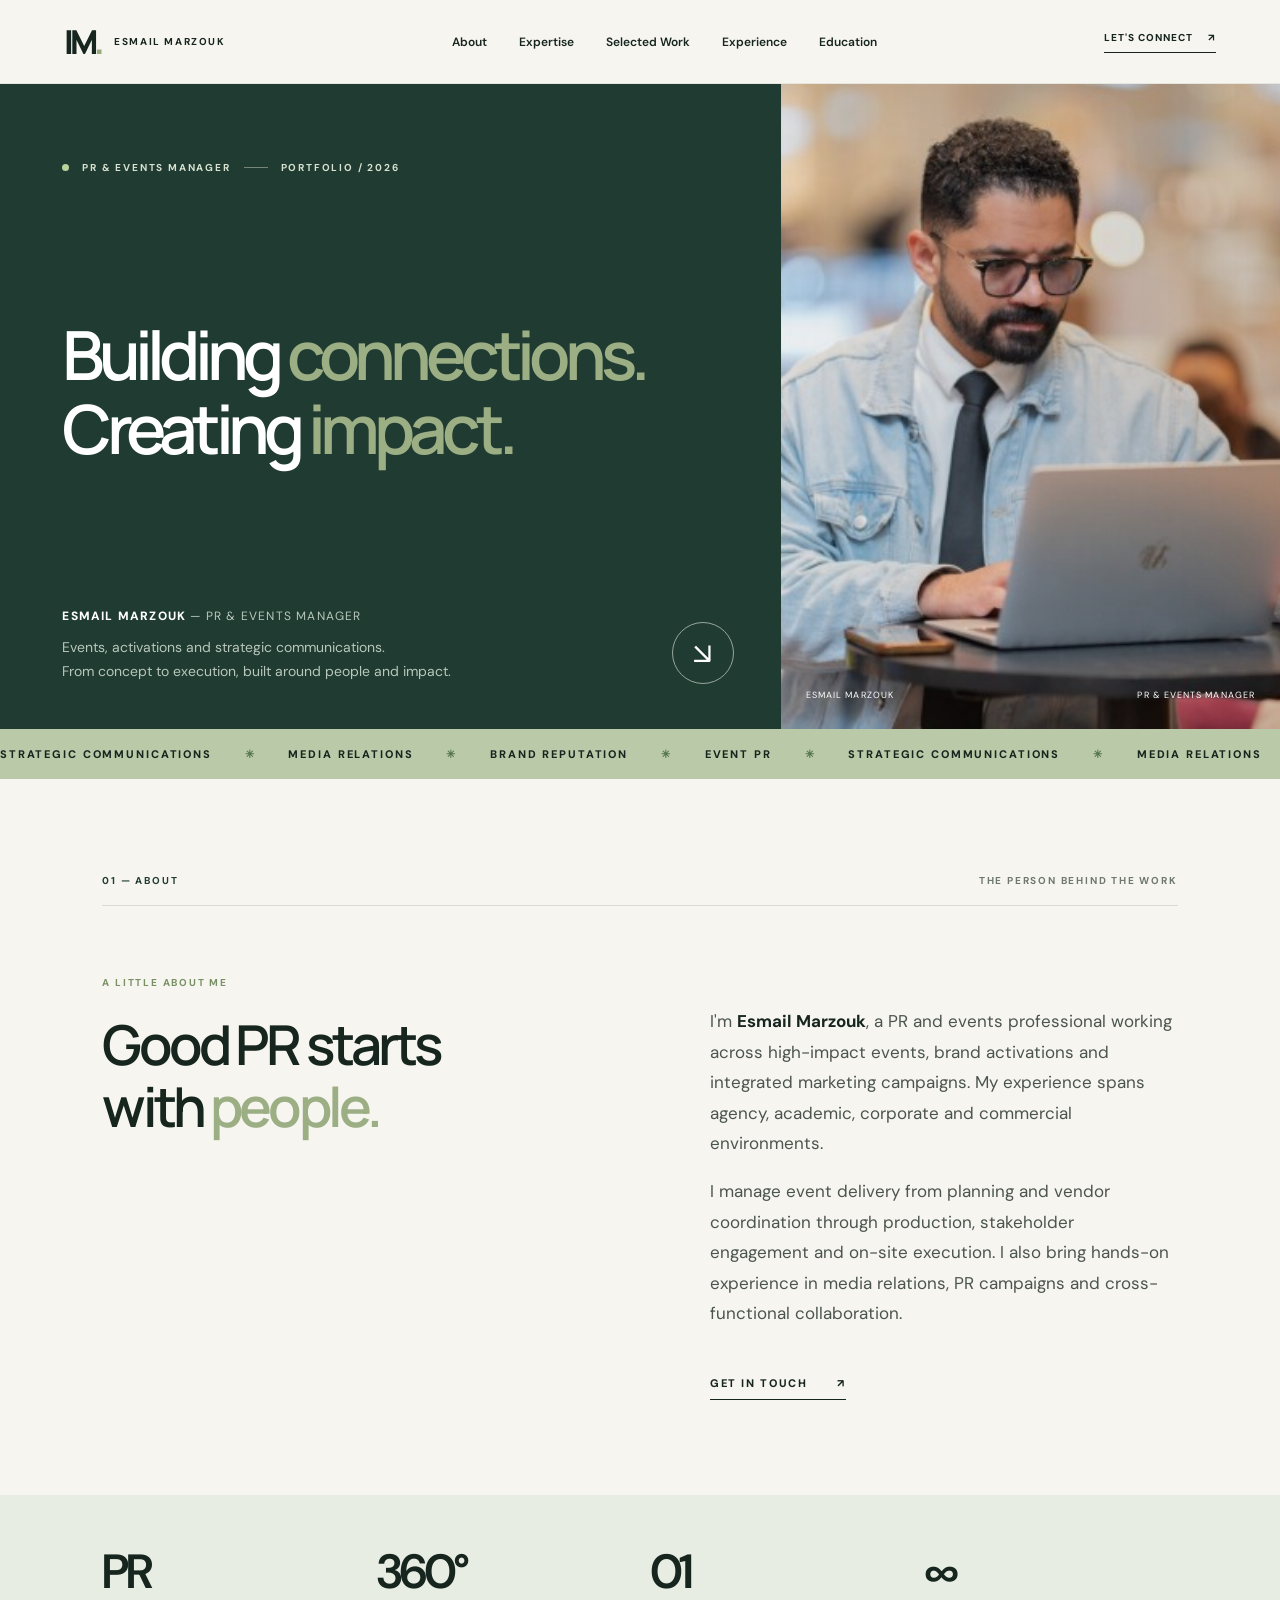
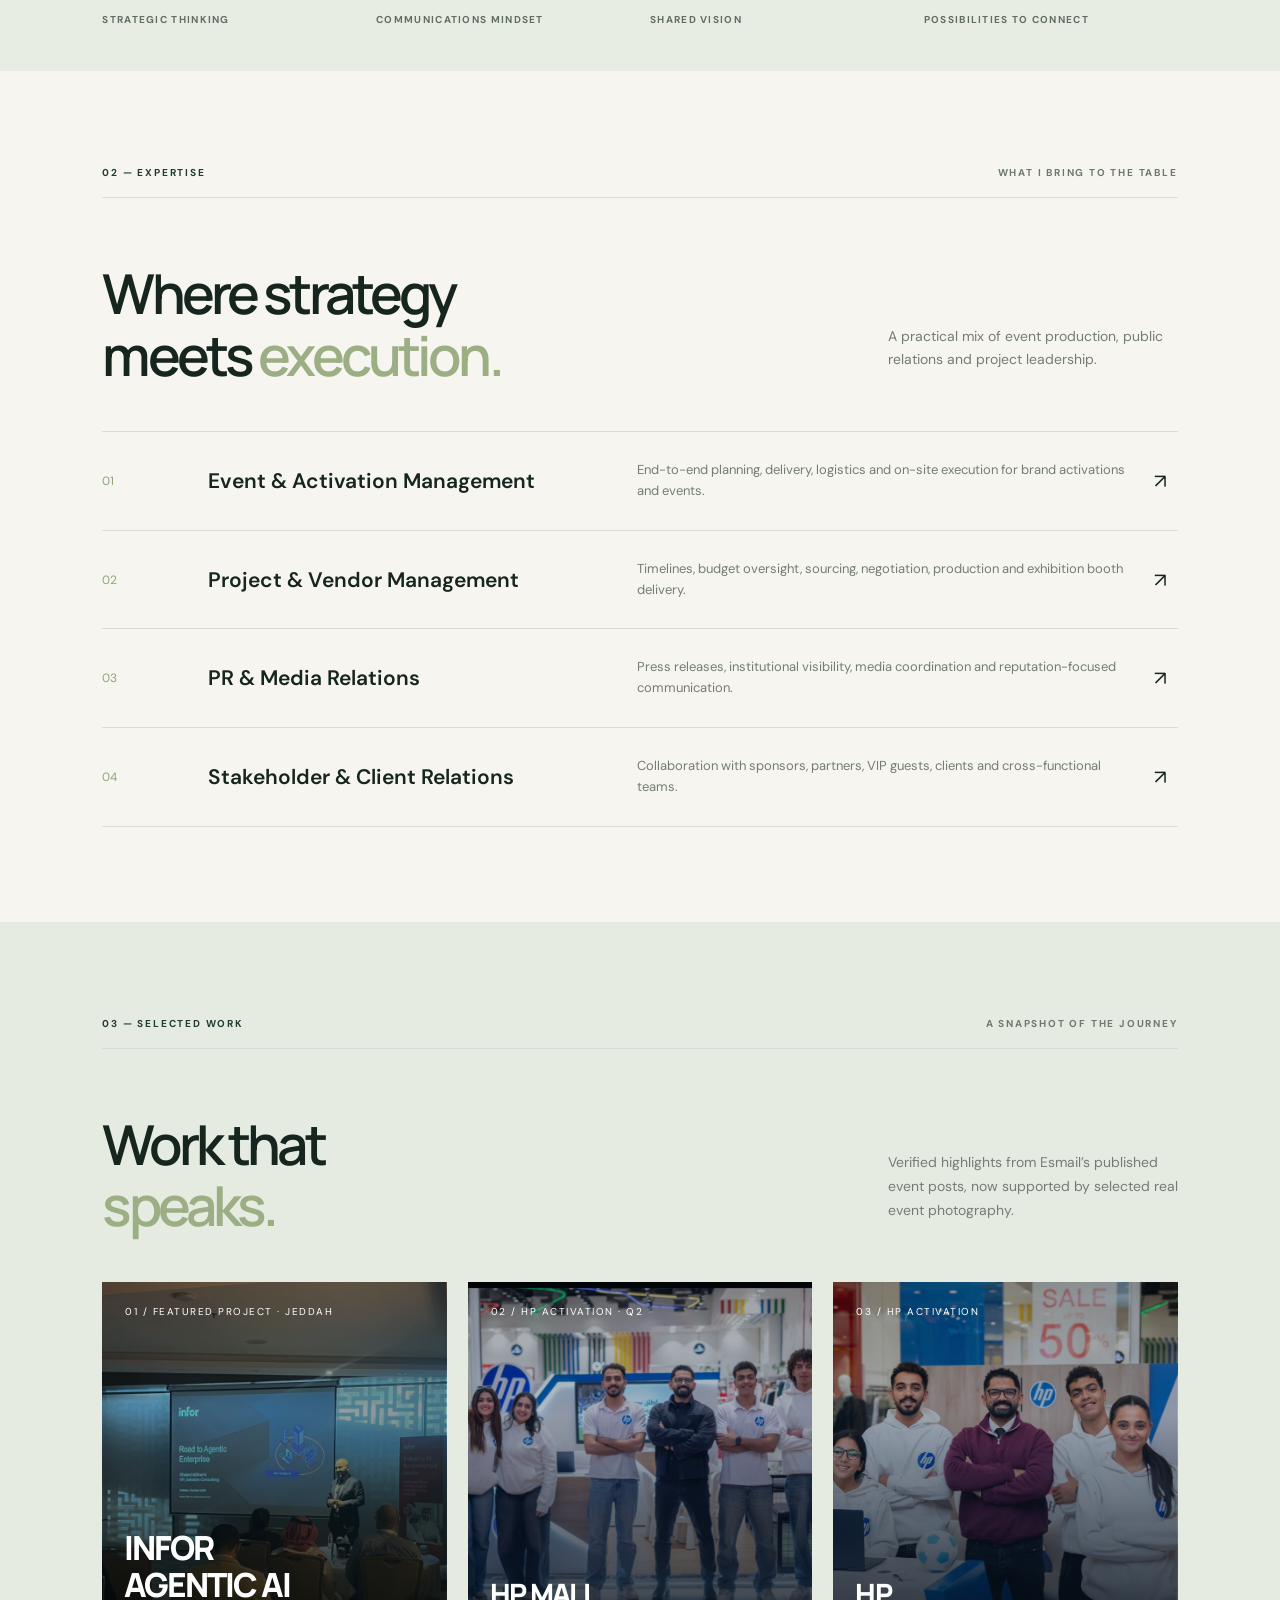
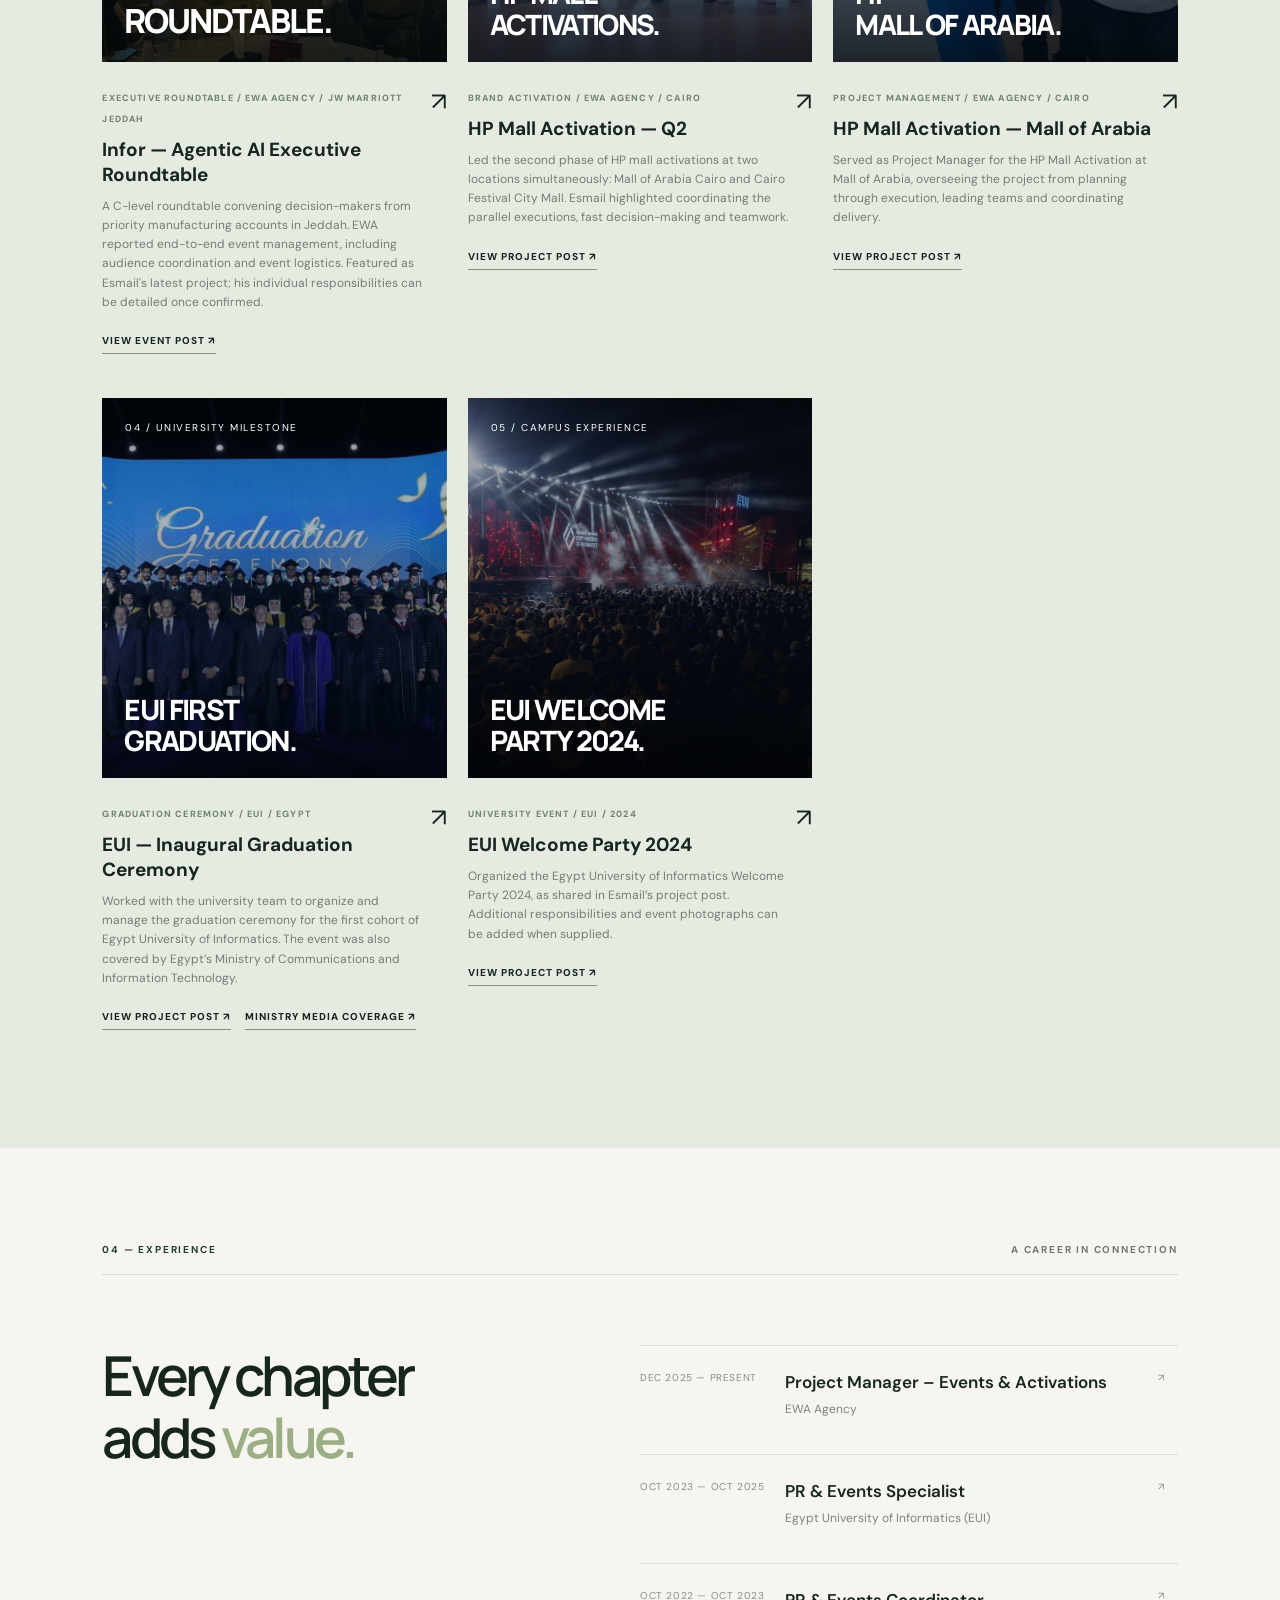
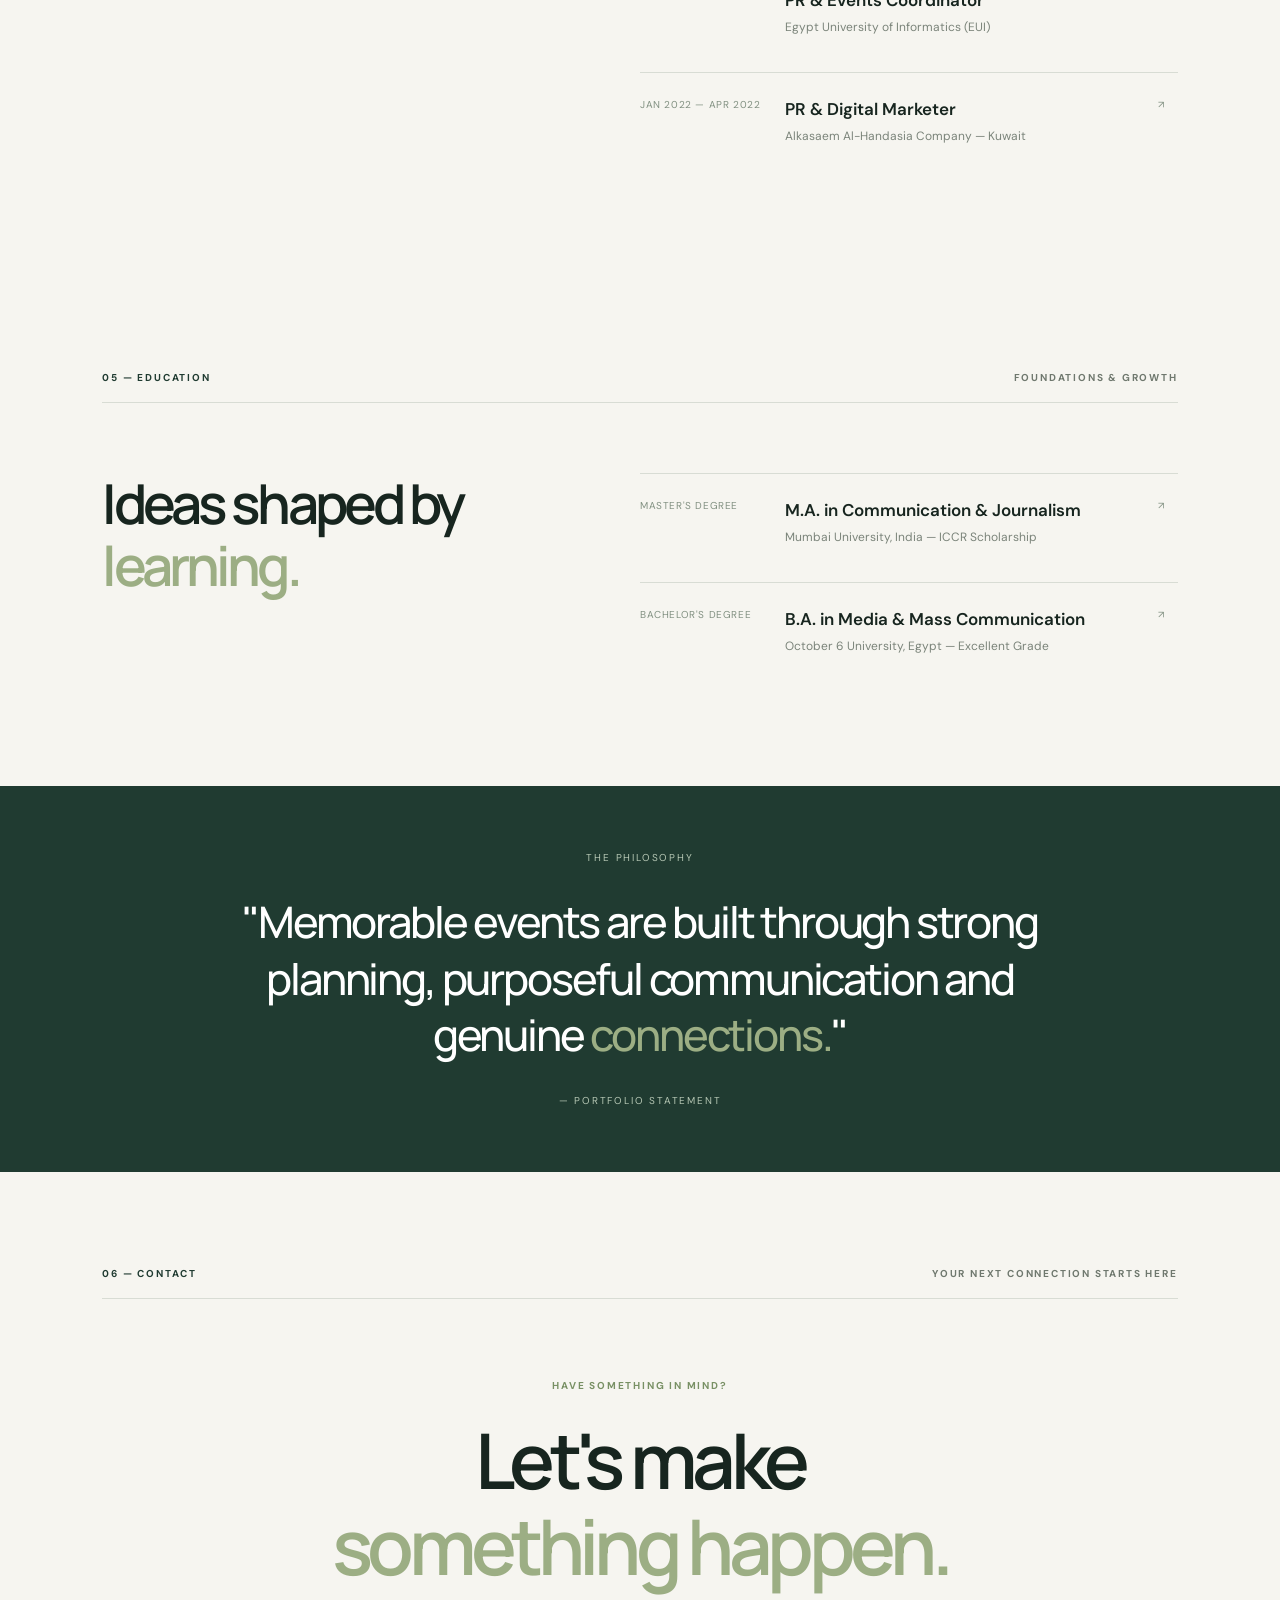
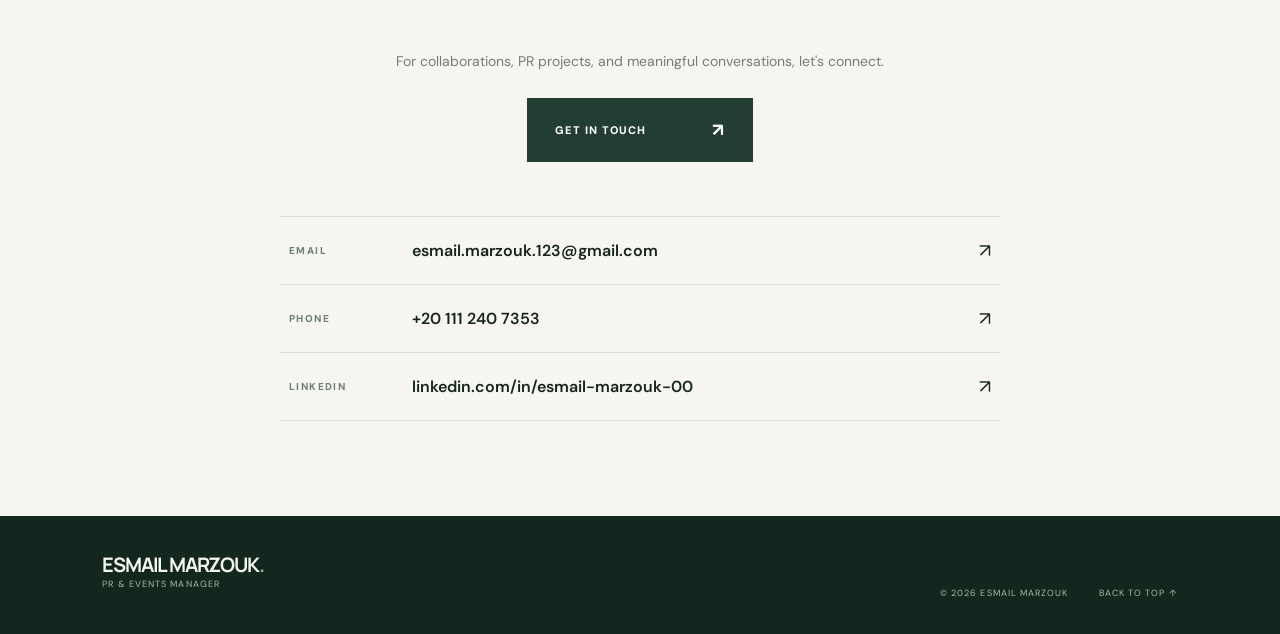
==== index.html @ ff472142 "Add files via upload" ====
<!DOCTYPE html>

<html lang="en">
<head>
<meta charset="utf-8"/>
<meta content="width=device-width, initial-scale=1.0" name="viewport"/>
<meta content="Esmail Marzouk | PR &amp; Events Manager — event activations, strategic communications and stakeholder relations portfolio." name="description"/>
<title>Esmail Marzouk — PR &amp; Events Manager</title>
<link href="https://fonts.googleapis.com" rel="preconnect"/>
<link crossorigin="" href="https://fonts.gstatic.com" rel="preconnect"/>
<link href="https://fonts.googleapis.com/css2?family=DM+Sans:wght@400;500;600;700&amp;family=Manrope:wght@400;500;600;700;800&amp;display=swap" rel="stylesheet"/>
<link href="styles.css" rel="stylesheet"/>
<meta content="Esmail Marzouk | PR &amp; Events Manager" property="og:title"/><meta content="PR, events and activations portfolio — featuring the Infor Agentic AI Executive Roundtable at JW Marriott Jeddah." property="og:description"/></head>
<body>
<header class="site-header" id="top">
<a aria-label="Esmail Marzouk home" class="brand" href="#top"><span class="brand-mark">IM<span class="brand-dot">.</span></span><span class="brand-caption">ESMAIL MARZOUK</span></a>
<nav aria-label="Main navigation" class="nav" id="nav">
<a href="#about">About</a><a href="#expertise">Expertise</a><a href="#work">Selected Work</a><a href="#experience">Experience</a><a href="#education">Education</a>
</nav>
<a class="header-contact" href="#contact">LET'S CONNECT <span aria-hidden="true">↗</span></a>
<button aria-expanded="false" aria-label="Open menu" class="menu-toggle" id="menu-toggle">☰</button>
</header>
<main>
<section aria-labelledby="hero-title" class="hero">
<div class="hero-main">
<div class="eyebrow"><span class="status-dot"></span> PR &amp; EVENTS MANAGER <span class="eyebrow-line"></span> PORTFOLIO / 2026</div>
<h1 id="hero-title">Building <em>connections.</em><br/>Creating <em>impact.</em></h1>
<div class="hero-bottom"><div><p class="hero-person">ESMAIL MARZOUK <span>— PR &amp; EVENTS MANAGER</span></p><p class="hero-sub">Events, activations and strategic communications.<br/>From concept to execution, built around people and impact.</p></div><a aria-label="Explore selected work" class="circle-arrow" href="#work">↘</a></div>
</div>
<div aria-label="Portrait of Esmail Marzouk working at a laptop" class="hero-photo" role="img" style="background-image:linear-gradient(90deg,rgba(25,39,31,.05),rgba(0,0,0,.2)),url('assets/esmail-portrait.jpg');background-position:center 35%;"><div class="hero-photo-overlay"><span>ESMAIL MARZOUK</span><span>PR &amp; EVENTS MANAGER</span></div></div>
</section>
<div aria-label="Public relations, communications, events, brand reputation" class="marquee"><div>STRATEGIC COMMUNICATIONS <span>✳</span> MEDIA RELATIONS <span>✳</span> BRAND REPUTATION <span>✳</span> EVENT PR <span>✳</span> STRATEGIC COMMUNICATIONS <span>✳</span> MEDIA RELATIONS <span>✳</span> BRAND REPUTATION <span>✳</span> EVENT PR <span>✳</span></div></div>
<section class="about section-shell" id="about"><div class="section-meta"><span class="section-index">01 — ABOUT</span><span>THE PERSON BEHIND THE WORK</span></div><div class="about-grid"><div><p class="overline">A LITTLE ABOUT ME</p><h2>Good PR starts<br/>with <em>people.</em></h2></div><div class="about-text"><p>I'm <strong>Esmail Marzouk</strong>, a PR and events professional working across high-impact events, brand activations and integrated marketing campaigns. My experience spans agency, academic, corporate and commercial environments.</p><p>I manage event delivery from planning and vendor coordination through production, stakeholder engagement and on-site execution. I also bring hands-on experience in media relations, PR campaigns and cross-functional collaboration.</p><a class="text-link" href="#contact">GET IN TOUCH <span>↗</span></a></div></div></section>
<section aria-label="Portfolio highlights" class="stats section-shell"><div><strong>PR</strong><span>STRATEGIC THINKING</span></div><div><strong>360°</strong><span>COMMUNICATIONS MINDSET</span></div><div><strong>01</strong><span>SHARED VISION</span></div><div><strong>∞</strong><span>POSSIBILITIES TO CONNECT</span></div></section>
<section class="expertise section-shell" id="expertise"><div class="section-meta"><span class="section-index">02 — EXPERTISE</span><span>WHAT I BRING TO THE TABLE</span></div><div class="section-heading"><h2>Where strategy<br/>meets <em>execution.</em></h2><p>A practical mix of event production, public relations and project leadership.</p></div><div class="expertise-list"><div class="expertise-item"><span>01</span><h3>Event &amp; Activation Management</h3><p>End-to-end planning, delivery, logistics and on-site execution for brand activations and events.</p><span class="expertise-icon">↗</span></div><div class="expertise-item"><span>02</span><h3>Project &amp; Vendor Management</h3><p>Timelines, budget oversight, sourcing, negotiation, production and exhibition booth delivery.</p><span class="expertise-icon">↗</span></div><div class="expertise-item"><span>03</span><h3>PR &amp; Media Relations</h3><p>Press releases, institutional visibility, media coordination and reputation-focused communication.</p><span class="expertise-icon">↗</span></div><div class="expertise-item"><span>04</span><h3>Stakeholder &amp; Client Relations</h3><p>Collaboration with sponsors, partners, VIP guests, clients and cross-functional teams.</p><span class="expertise-icon">↗</span></div></div></section>
<section class="work" id="work"><div class="section-shell"><div class="section-meta"><span class="section-index">03 — SELECTED WORK</span><span>A SNAPSHOT OF THE JOURNEY</span></div><div class="section-heading"><h2>Work that<br/><em>speaks.</em></h2><p>Verified highlights from Esmail’s published event posts, now supported by selected real event photography.</p></div><div class="projects-grid"><article class="project-card featured-project"><div class="project-image project-jeddah"><span class="project-id">01 / FEATURED PROJECT · JEDDAH</span><span class="project-visual-title">INFOR<br/>AGENTIC AI<br/>ROUNDTABLE.</span></div><div class="project-caption"><div><span>EXECUTIVE ROUNDTABLE / EWA AGENCY / JW MARRIOTT JEDDAH</span><h3>Infor — Agentic AI Executive Roundtable</h3><p>A C-level roundtable convening decision-makers from priority manufacturing accounts in Jeddah. EWA reported end-to-end event management, including audience coordination and event logistics. Featured as Esmail's latest project; his individual responsibilities can be detailed once confirmed.</p><a class="project-source" href="https://lnkd.in/p/eqdVytaD" rel="noopener noreferrer" target="_blank">VIEW EVENT POST ↗</a></div><span class="project-arrow">↗</span></div></article><article class="project-card"><div class="project-image project-one"><span class="project-id">02 / HP ACTIVATION · Q2</span><span class="project-visual-title">HP MALL<br/>ACTIVATIONS.</span></div><div class="project-caption"><div><span>BRAND ACTIVATION / EWA AGENCY / CAIRO</span><h3>HP Mall Activation — Q2</h3><p>Led the second phase of HP mall activations at two locations simultaneously: Mall of Arabia Cairo and Cairo Festival City Mall. Esmail highlighted coordinating the parallel executions, fast decision-making and teamwork.</p><a class="project-source" href="https://www.linkedin.com/feed/update/urn:li:activity:7460252756155674625/" rel="noopener noreferrer" target="_blank">VIEW PROJECT POST ↗</a></div><span class="project-arrow">↗</span></div></article><article class="project-card"><div class="project-image project-two"><span class="project-id">03 / HP ACTIVATION</span><span class="project-visual-title">HP<br/>MALL OF ARABIA.</span></div><div class="project-caption"><div><span>PROJECT MANAGEMENT / EWA AGENCY / CAIRO</span><h3>HP Mall Activation — Mall of Arabia</h3><p>Served as Project Manager for the HP Mall Activation at Mall of Arabia, overseeing the project from planning through execution, leading teams and coordinating delivery.</p><a class="project-source" href="https://lnkd.in/p/e_gViRgz" rel="noopener noreferrer" target="_blank">VIEW PROJECT POST ↗</a></div><span class="project-arrow">↗</span></div></article><article class="project-card"><div class="project-image project-three"><span class="project-id">04 / UNIVERSITY MILESTONE</span><span class="project-visual-title">EUI FIRST<br/>GRADUATION.</span></div><div class="project-caption"><div><span>GRADUATION CEREMONY / EUI / EGYPT</span><h3>EUI — Inaugural Graduation Ceremony</h3><p>Worked with the university team to organize and manage the graduation ceremony for the first cohort of Egypt University of Informatics. The event was also covered by Egypt’s Ministry of Communications and Information Technology.</p><a class="project-source" href="https://lnkd.in/p/eidnf8an" rel="noopener noreferrer" target="_blank">VIEW PROJECT POST ↗</a><a class="project-source project-media-link" href="https://lnkd.in/p/enkuUvHe" rel="noopener noreferrer" target="_blank">MINISTRY MEDIA COVERAGE ↗</a></div><span class="project-arrow">↗</span></div></article><article class="project-card"><div class="project-image project-welcome"><span class="project-id">05 / CAMPUS EXPERIENCE</span><span class="project-visual-title">EUI WELCOME<br/>PARTY 2024.</span></div><div class="project-caption"><div><span>UNIVERSITY EVENT / EUI / 2024</span><h3>EUI Welcome Party 2024</h3><p>Organized the Egypt University of Informatics Welcome Party 2024, as shared in Esmail’s project post. Additional responsibilities and event photographs can be added when supplied.</p><a class="project-source" href="https://lnkd.in/p/eXyKPS_t" rel="noopener noreferrer" target="_blank">VIEW PROJECT POST ↗</a></div><span class="project-arrow">↗</span></div></article></div></div></section>
<section class="experience section-shell" id="experience"><div class="section-meta"><span class="section-index">04 — EXPERIENCE</span><span>A CAREER IN CONNECTION</span></div><div class="experience-grid"><h2>Every chapter<br/>adds <em>value.</em></h2><div class="timeline"><div class="timeline-row"><span>DEC 2025 — PRESENT</span><div><h3>Project Manager – Events &amp; Activations</h3><p>EWA Agency</p></div><span>↗</span></div><div class="timeline-row"><span>OCT 2023 — OCT 2025</span><div><h3>PR &amp; Events Specialist</h3><p>Egypt University of Informatics (EUI)</p></div><span>↗</span></div><div class="timeline-row"><span>OCT 2022 — OCT 2023</span><div><h3>PR &amp; Events Coordinator</h3><p>Egypt University of Informatics (EUI)</p></div><span>↗</span></div><div class="timeline-row"><span>JAN 2022 — APR 2022</span><div><h3>PR &amp; Digital Marketer</h3><p>Alkasaem Al-Handasia Company — Kuwait</p></div><span>↗</span></div></div></div></section><section class="experience section-shell" id="education"><div class="section-meta"><span class="section-index">05 — EDUCATION</span><span>FOUNDATIONS &amp; GROWTH</span></div><div class="experience-grid"><h2>Ideas shaped by<br/><em>learning.</em></h2><div class="timeline"><div class="timeline-row"><span>MASTER'S DEGREE</span><div><h3>M.A. in Communication &amp; Journalism</h3><p>Mumbai University, India — ICCR Scholarship</p></div><span>↗</span></div><div class="timeline-row"><span>BACHELOR'S DEGREE</span><div><h3>B.A. in Media &amp; Mass Communication</h3><p>October 6 University, Egypt — Excellent Grade</p></div><span>↗</span></div></div></div></section>
<section class="quote-banner"><span>THE PHILOSOPHY</span><blockquote>"Memorable events are built through strong planning, purposeful communication and genuine <em>connections.</em>"</blockquote><span>— PORTFOLIO STATEMENT</span></section>
<section class="contact section-shell" id="contact"><div class="section-meta"><span class="section-index">06 — CONTACT</span><span>YOUR NEXT CONNECTION STARTS HERE</span></div><p class="overline">HAVE SOMETHING IN MIND?</p><h2>Let's make<br/><em>something happen.</em></h2><p class="contact-note">For collaborations, PR projects, and meaningful conversations, let's connect.</p><a aria-label="Email Esmail Marzouk" class="contact-cta" href="mailto:esmail.marzouk.123@gmail.com">GET IN TOUCH <span>↗</span></a><div aria-label="Contact information" class="contact-details">
<a class="contact-detail" href="mailto:esmail.marzouk.123@gmail.com"><span class="contact-detail-label">EMAIL</span><span class="contact-detail-value">esmail.marzouk.123@gmail.com</span><span aria-hidden="true" class="contact-detail-arrow">↗</span></a>
<a class="contact-detail" href="tel:+201112407353"><span class="contact-detail-label">PHONE</span><span class="contact-detail-value">+20 111 240 7353</span><span aria-hidden="true" class="contact-detail-arrow">↗</span></a>
<a class="contact-detail" href="https://www.linkedin.com/in/esmail-marzouk-00/" rel="noopener noreferrer" target="_blank"><span class="contact-detail-label">LINKEDIN</span><span class="contact-detail-value">linkedin.com/in/esmail-marzouk-00</span><span aria-hidden="true" class="contact-detail-arrow">↗</span></a>
</div></section>
</main>
<footer><div><strong>ESMAIL MARZOUK<span>.</span></strong><p>PR &amp; EVENTS MANAGER</p></div><div><span>© <span id="year">2026</span> ESMAIL MARZOUK</span><a href="#top">BACK TO TOP ↑</a></div></footer>
<script src="script.js"></script>
</body></html>
---- styles.css ----
:root{--ink:#17251f;--muted:#69716a;--paper:#f6f5f0;--forest:#203b31;--accent:#b7c89a;--line:#d8dcd4}*{box-sizing:border-box}html{scroll-behavior:smooth}body{margin:0;background:var(--paper);color:var(--ink);font-family:'DM Sans',Arial,sans-serif}h1,h2,h3,p{margin-top:0}a{color:inherit;text-decoration:none}button{font:inherit}em{font-style:normal;color:#9cae84} .site-header{height:84px;display:flex;align-items:center;justify-content:space-between;padding:0 5%;border-bottom:1px solid #e5e7de;background:var(--paper);position:relative;z-index:5}.brand{display:flex;align-items:center;gap:13px}.brand-mark{font-family:Manrope,sans-serif;font-weight:800;letter-spacing:-.12em;font-size:33px}.brand-dot,footer strong span{color:#98ac7c}.brand-caption{font-size:10px;font-weight:700;letter-spacing:.16em}.nav{display:flex;gap:32px}.nav a{font-size:12px;font-weight:600}.nav a:hover,.text-link:hover{color:#829d64}.header-contact{font-size:10px;font-weight:800;letter-spacing:.1em;border-bottom:1px solid var(--ink);padding-bottom:8px}.header-contact span{margin-left:12px}.menu-toggle{display:none;background:none;border:0;font-size:24px}.hero{min-height:645px;display:grid;grid-template-columns:61% 39%;background:var(--forest);color:#fff}.hero-main{padding:77px 6% 45px 8%;display:flex;flex-direction:column;justify-content:space-between}.eyebrow,.section-meta,.overline{font-size:10px;letter-spacing:.18em;font-weight:700}.eyebrow{display:flex;align-items:center;gap:13px;color:#d8e2d0}.status-dot{width:7px;height:7px;background:#bad39b;border-radius:50%}.eyebrow-line{width:24px;height:1px;background:#738677}.hero h1{font-family:Manrope,sans-serif;font-size:clamp(48px,5.3vw,85px);letter-spacing:-.085em;line-height:1.1;font-weight:600;margin:55px 0}.hero-bottom{display:flex;justify-content:space-between;gap:30px;align-items:end}.hero-person{font-size:12px;font-weight:800;letter-spacing:.1em}.hero-person span{font-weight:400;color:#b8c7bc}.hero-sub{font-size:14px;color:#b8c7bc;line-height:1.7;margin:0}.circle-arrow{width:62px;height:62px;flex:none;border:1px solid #97a79c;border-radius:100%;display:grid;place-items:center;font-size:30px}.hero-photo{position:relative;background:linear-gradient(90deg,rgba(25,39,31,.08),rgba(0,0,0,.3)),url('https://images.unsplash.com/photo-1492684223066-81342ee5ff30?w=1400&q=85&auto=format&fit=crop') center/cover}.hero-photo-overlay{position:absolute;bottom:28px;left:25px;right:25px;display:flex;justify-content:space-between;gap:10px;color:white;font-size:9px;letter-spacing:.12em}.marquee{background:#bacaa8;overflow:hidden;white-space:nowrap;padding:18px 0}.marquee div{font-size:11px;font-weight:800;letter-spacing:.17em;width:max-content;animation:slide 34s linear infinite}.marquee span{padding:0 28px;color:#53734b}@keyframes slide{to{transform:translateX(-50%)}}.section-shell{padding:95px 8%}.section-meta{display:flex;justify-content:space-between;padding-bottom:18px;border-bottom:1px solid var(--line);color:#6f786e}.section-index{color:#203b31}.about-grid{display:grid;grid-template-columns:1fr 1fr;gap:13%;padding-top:70px}.overline{color:#789064;margin-bottom:25px}h2{font-family:Manrope,sans-serif;letter-spacing:-.07em;line-height:1.12;font-size:clamp(41px,4.3vw,67px);font-weight:600}.about-text{padding-top:30px}.about-text p{font-size:17px;line-height:1.8;color:#4b554d}.about-text strong{color:var(--ink)}.placeholder-disclosure{font-size:11px!important;line-height:1.5!important;color:#8b918b!important;font-style:italic}.text-link{display:inline-block;font-size:11px;font-weight:800;letter-spacing:.15em;border-bottom:1px solid;padding:18px 0 9px;margin-top:12px}.text-link span{margin-left:25px}.stats{display:grid;grid-template-columns:repeat(4,1fr);padding-top:45px;padding-bottom:45px;background:#e8ede3;gap:20px}.stats div{display:flex;flex-direction:column;gap:10px}.stats strong{font-size:48px;letter-spacing:-.08em;font-weight:600}.stats span{font-size:10px;letter-spacing:.13em;color:#626d62;font-weight:700}.section-heading{display:flex;justify-content:space-between;align-items:end;gap:30px;padding:65px 0 45px}.section-heading h2{margin:0}.section-heading p{max-width:290px;line-height:1.7;color:#747d74;font-size:14px}.expertise-item{display:grid;grid-template-columns:8% 38% 1fr 24px;gap:20px;border-top:1px solid var(--line);padding:28px 0;align-items:center}.expertise-item:last-child{border-bottom:1px solid var(--line)}.expertise-item>span:first-child{color:#8da47a;font-size:12px}.expertise-item h3{font-size:21px;font-weight:600;margin:0}.expertise-item p{font-size:13px;line-height:1.6;color:#747d74;margin:0}.expertise-icon{font-size:20px}.work{background:#e6ebe2}.projects-grid{display:grid;grid-template-columns:repeat(3,1fr);gap:21px}.project-card{min-width:0}.project-image{height:380px;position:relative;display:flex;align-items:flex-end;padding:22px;color:white;overflow:hidden;background-size:cover;background-position:center}.project-image:before{content:'';position:absolute;inset:0;background:linear-gradient(180deg,rgba(0,0,0,.28),transparent 35%,rgba(0,0,0,.65))}.project-one{background-image:linear-gradient(180deg,rgba(7,33,64,.15),rgba(7,33,64,.58)),url('assets/hp-activation-q2.jpg');background-position:center 30%}.project-two{background-image:linear-gradient(180deg,rgba(7,33,64,.18),rgba(7,33,64,.62)),url('assets/hp-activation.jpg');background-position:center 35%}.project-three{background-image:linear-gradient(180deg,rgba(4,24,55,.18),rgba(4,24,55,.62)),url('assets/eui-graduation.jpg');background-position:center center}.project-id{position:absolute;top:23px;left:23px;font-size:10px;letter-spacing:.15em}.project-visual-title{position:relative;font-size:28px;letter-spacing:-.06em;line-height:1.1;font-family:Manrope,sans-serif;font-weight:800}.project-caption{display:flex;gap:8px;justify-content:space-between;padding:23px 0}.project-caption span:first-child{font-size:9px;letter-spacing:.13em;color:#718470;font-weight:800}.project-caption h3{font-size:19px;margin:10px 0}.project-caption p{color:#747d74;font-size:12px;line-height:1.6}.project-arrow{font-size:25px}.experience-grid{display:grid;grid-template-columns:40% 1fr;gap:10%;padding-top:70px}.timeline-row{display:grid;grid-template-columns:130px 1fr 20px;border-top:1px solid var(--line);padding:25px 0;gap:15px}.timeline-row>span{font-size:10px;color:#819081;letter-spacing:.06em}.timeline-row h3{font-size:17px;font-weight:600;margin:0 0 8px}.timeline-row p{font-size:12px;color:#7b847a}.quote-banner{background:#203b31;color:white;min-height:370px;display:flex;flex-direction:column;justify-content:space-between;padding:65px 8%;align-items:center;text-align:center}.quote-banner>span{font-size:10px;letter-spacing:.18em;color:#b6c7b4}.quote-banner blockquote{font-family:Manrope,sans-serif;font-size:clamp(25px,3.4vw,48px);font-weight:500;line-height:1.3;letter-spacing:-.05em;max-width:860px;margin:30px 0}.contact{text-align:center;min-height:540px}.contact .section-meta{text-align:left;margin-bottom:80px}.contact h2{font-size:clamp(48px,6vw,88px)}.contact-note{font-size:14px;color:#747d74;margin:28px 0}.contact-cta{background:#233d32;color:white;display:inline-flex;gap:65px;align-items:center;padding:20px 28px;font-size:11px;font-weight:800;letter-spacing:.1em;margin-bottom:18px}.contact-cta span{font-size:18px}footer{background:#14271e;color:#f4f6ef;display:flex;justify-content:space-between;align-items:end;padding:35px 8%}footer strong{font-family:Manrope,sans-serif;font-size:20px;letter-spacing:-.06em}footer p,footer>div:last-child{font-size:9px;color:#a7bbac;letter-spacing:.12em}footer>div:last-child{display:flex;gap:30px}@media(max-width:900px){.site-header{height:70px}.nav{display:none;position:absolute;left:0;right:0;top:70px;background:var(--paper);padding:26px 6%;flex-direction:column;box-shadow:0 15px 25px #0001}.nav.open{display:flex}.header-contact{display:none}.menu-toggle{display:block}.hero{grid-template-columns:1fr}.hero-main{min-height:560px;padding:65px 7% 45px}.hero-photo{min-height:370px}.hero h1{font-size:clamp(46px,9vw,76px)}.section-shell{padding:70px 6%}.about-grid,.experience-grid{grid-template-columns:1fr;gap:15px}.about-grid{padding-top:45px}.stats{grid-template-columns:repeat(2,1fr)}.projects-grid{grid-template-columns:1fr 1fr}.section-heading{align-items:start;flex-direction:column}.expertise-item{grid-template-columns:40px 1fr 24px}.expertise-item p{grid-column:2;grid-row:2}.expertise-icon{grid-column:3;grid-row:1}.experience-grid{padding-top:45px}}@media(max-width:600px){.brand-caption{font-size:9px}.hero-main{min-height:500px}.hero h1{font-size:clamp(43px,10vw,60px)}.hero-person span{display:block;margin-top:7px}.hero-bottom{align-items:end}.hero-sub{font-size:12px}.circle-arrow{width:48px;height:48px}.eyebrow{font-size:8px;gap:8px}.section-meta{font-size:8px}.section-meta>span:last-child{text-align:right}.stats strong{font-size:37px}.stats span{font-size:8px}.projects-grid{grid-template-columns:1fr}.project-image{height:400px}.expertise-item h3{font-size:17px}.expertise-item p{font-size:12px}.timeline-row{grid-template-columns:90px 1fr 15px}.timeline-row>span{font-size:8px}.timeline-row h3{font-size:14px}.quote-banner{min-height:310px;padding:45px 7%}.contact .section-meta{margin-bottom:60px}footer{align-items:start;gap:30px;flex-direction:column}footer>div:last-child{flex-wrap:wrap}}
@media(prefers-reduced-motion:reduce){html{scroll-behavior:auto}.marquee div{animation:none}}

/* Featured verified event — image kept intentionally abstract until authorized project photography is supplied. */
.project-jeddah{background-image:linear-gradient(145deg,rgba(15,30,35,.15),rgba(12,32,38,.74)),url('assets/infor-jeddah.jpg');background-position:center center}
.featured-project .project-visual-title{font-size:clamp(27px,2.6vw,39px)}
.project-source{display:inline-block;margin-top:10px;padding-bottom:6px;border-bottom:1px solid #7f967e;font-size:10px;font-weight:800;letter-spacing:.1em}
.project-source:hover{color:#355a42}
@media(min-width:901px){.hero-photo{min-height:645px}}

/* Clear, visible and clickable contact information */
.contact-details{display:grid;gap:0;max-width:720px;margin:36px auto 0;text-align:left;border-top:1px solid var(--line)}
.contact-detail{display:grid;grid-template-columns:105px minmax(0,1fr) 24px;gap:18px;align-items:center;padding:21px 9px;border-bottom:1px solid var(--line);text-decoration:none;color:inherit;transition:background-color .2s ease}
.contact-detail:hover,.contact-detail:focus-visible{background:#e9eee5}
.contact-detail-label{font-size:10px;font-weight:800;letter-spacing:.14em;color:#6c806f}
.contact-detail-value{font-size:clamp(12px,1.4vw,16px);font-weight:600;overflow-wrap:anywhere;text-decoration:underline;text-decoration-color:transparent;text-underline-offset:4px}
.contact-detail:hover .contact-detail-value,.contact-detail:focus-visible .contact-detail-value{text-decoration-color:currentColor}
.contact-detail-arrow{font-size:19px;text-align:right}
@media(max-width:600px){.contact-detail{grid-template-columns:1fr 24px;gap:8px;padding:19px 6px}.contact-detail-label{grid-column:1}.contact-detail-value{grid-column:1}.contact-detail-arrow{grid-column:2;grid-row:1/3;align-self:center}}

.project-welcome{background-image:linear-gradient(160deg,rgba(9,17,35,.18),rgba(9,17,35,.72)),url('assets/eui-welcome-party.jpg');background-position:center center}
.project-media-link{margin-left:14px}
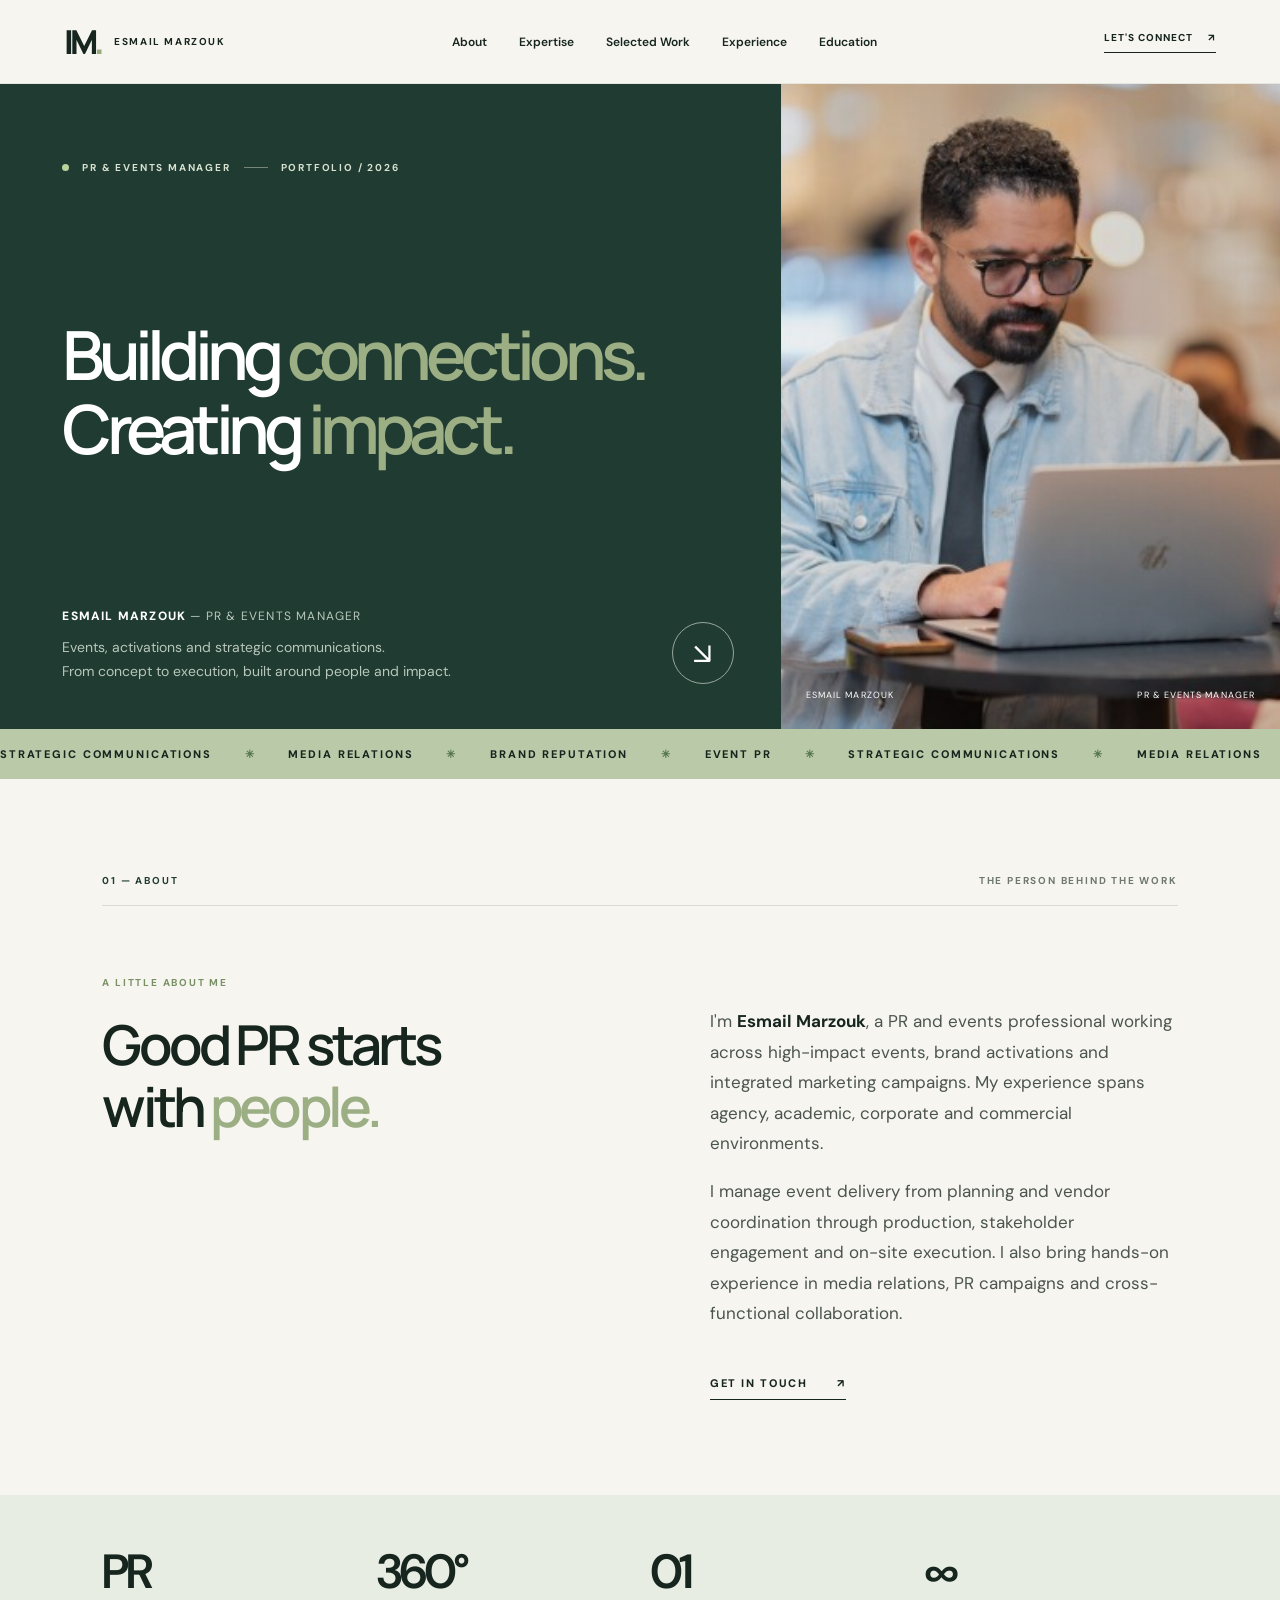
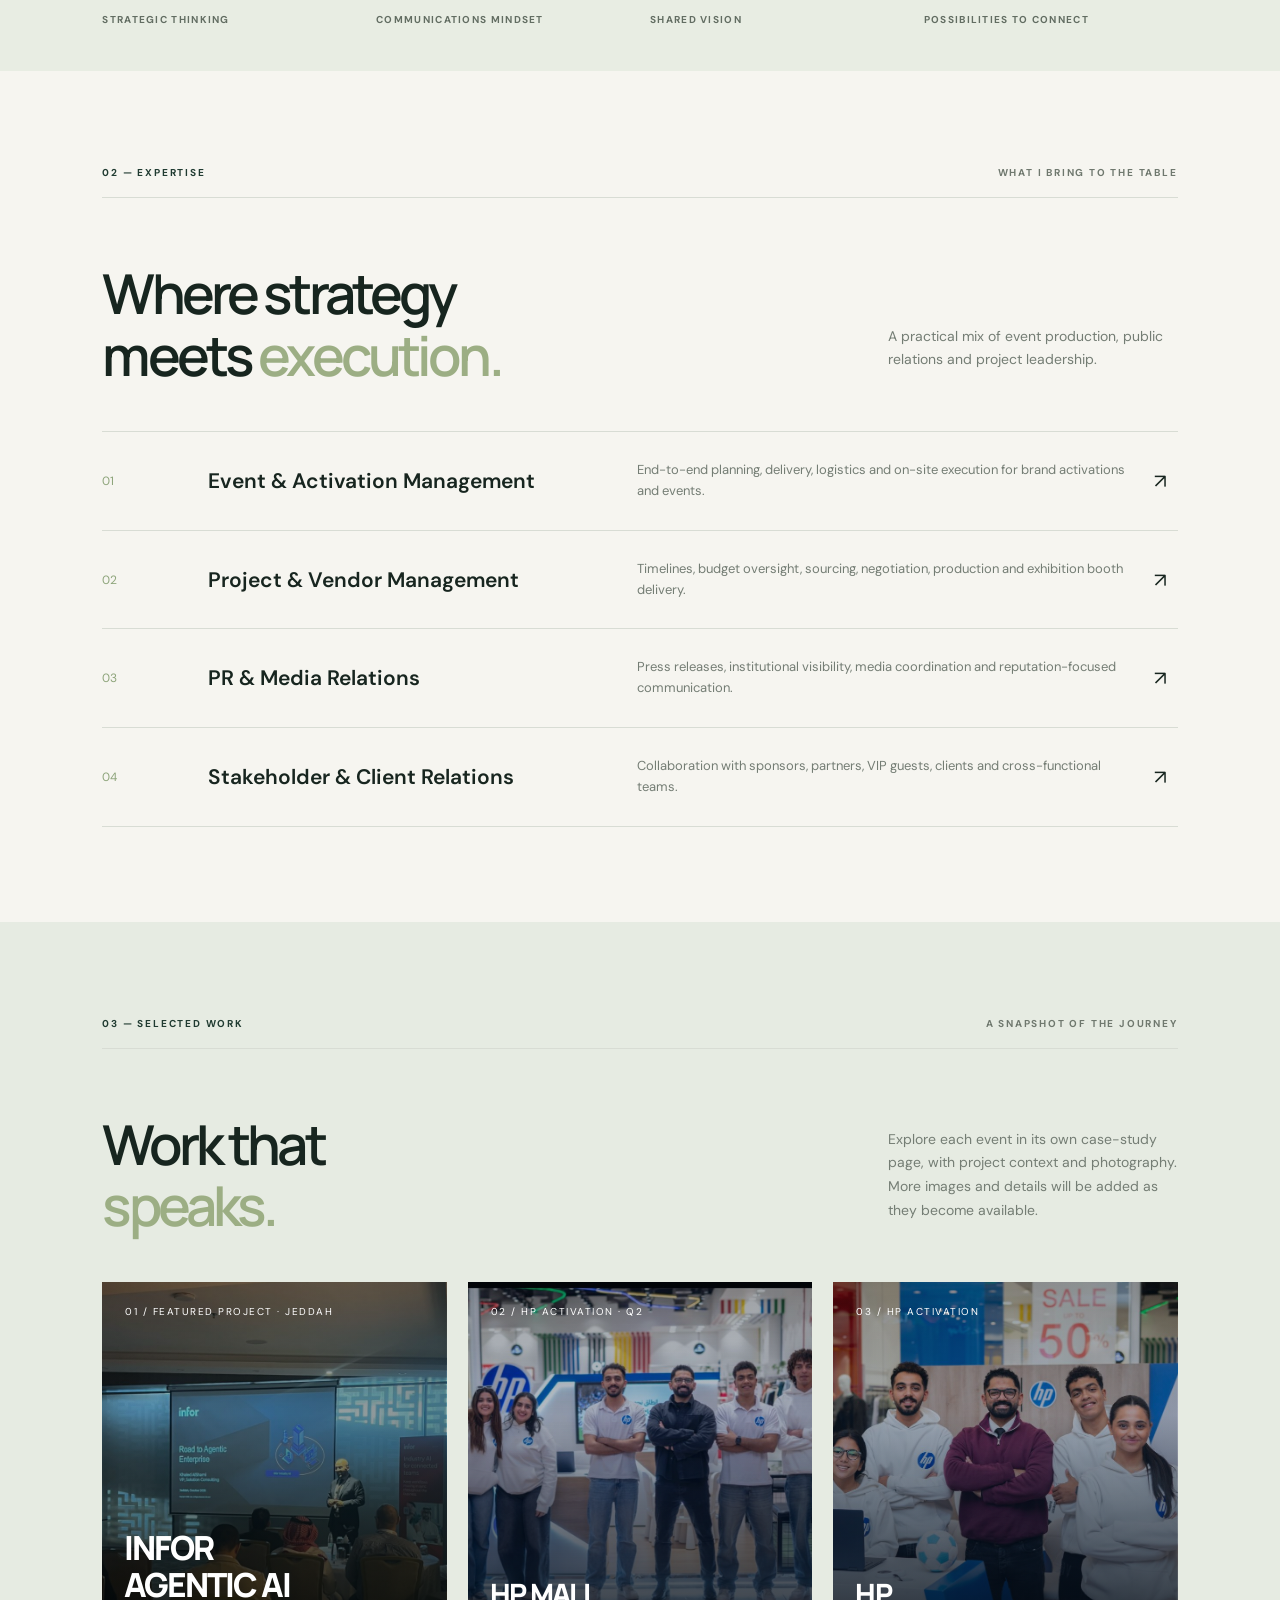
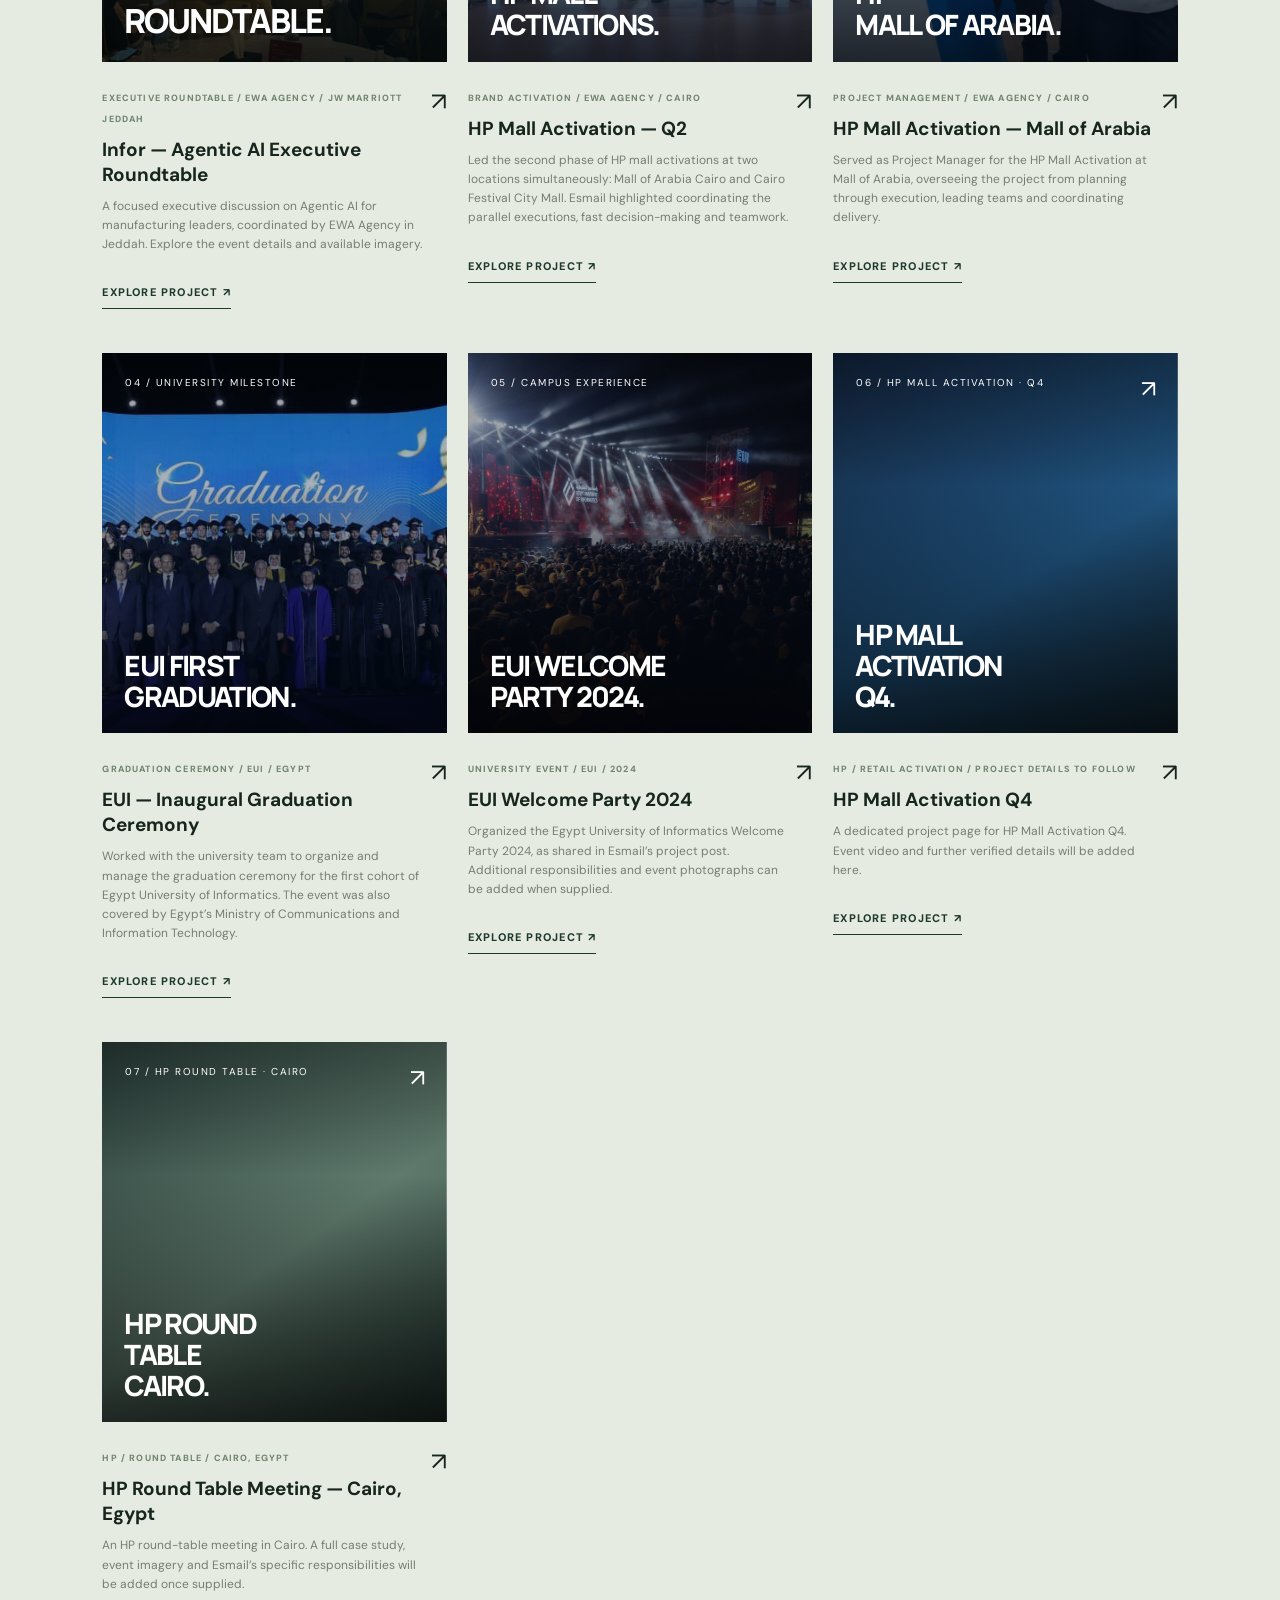
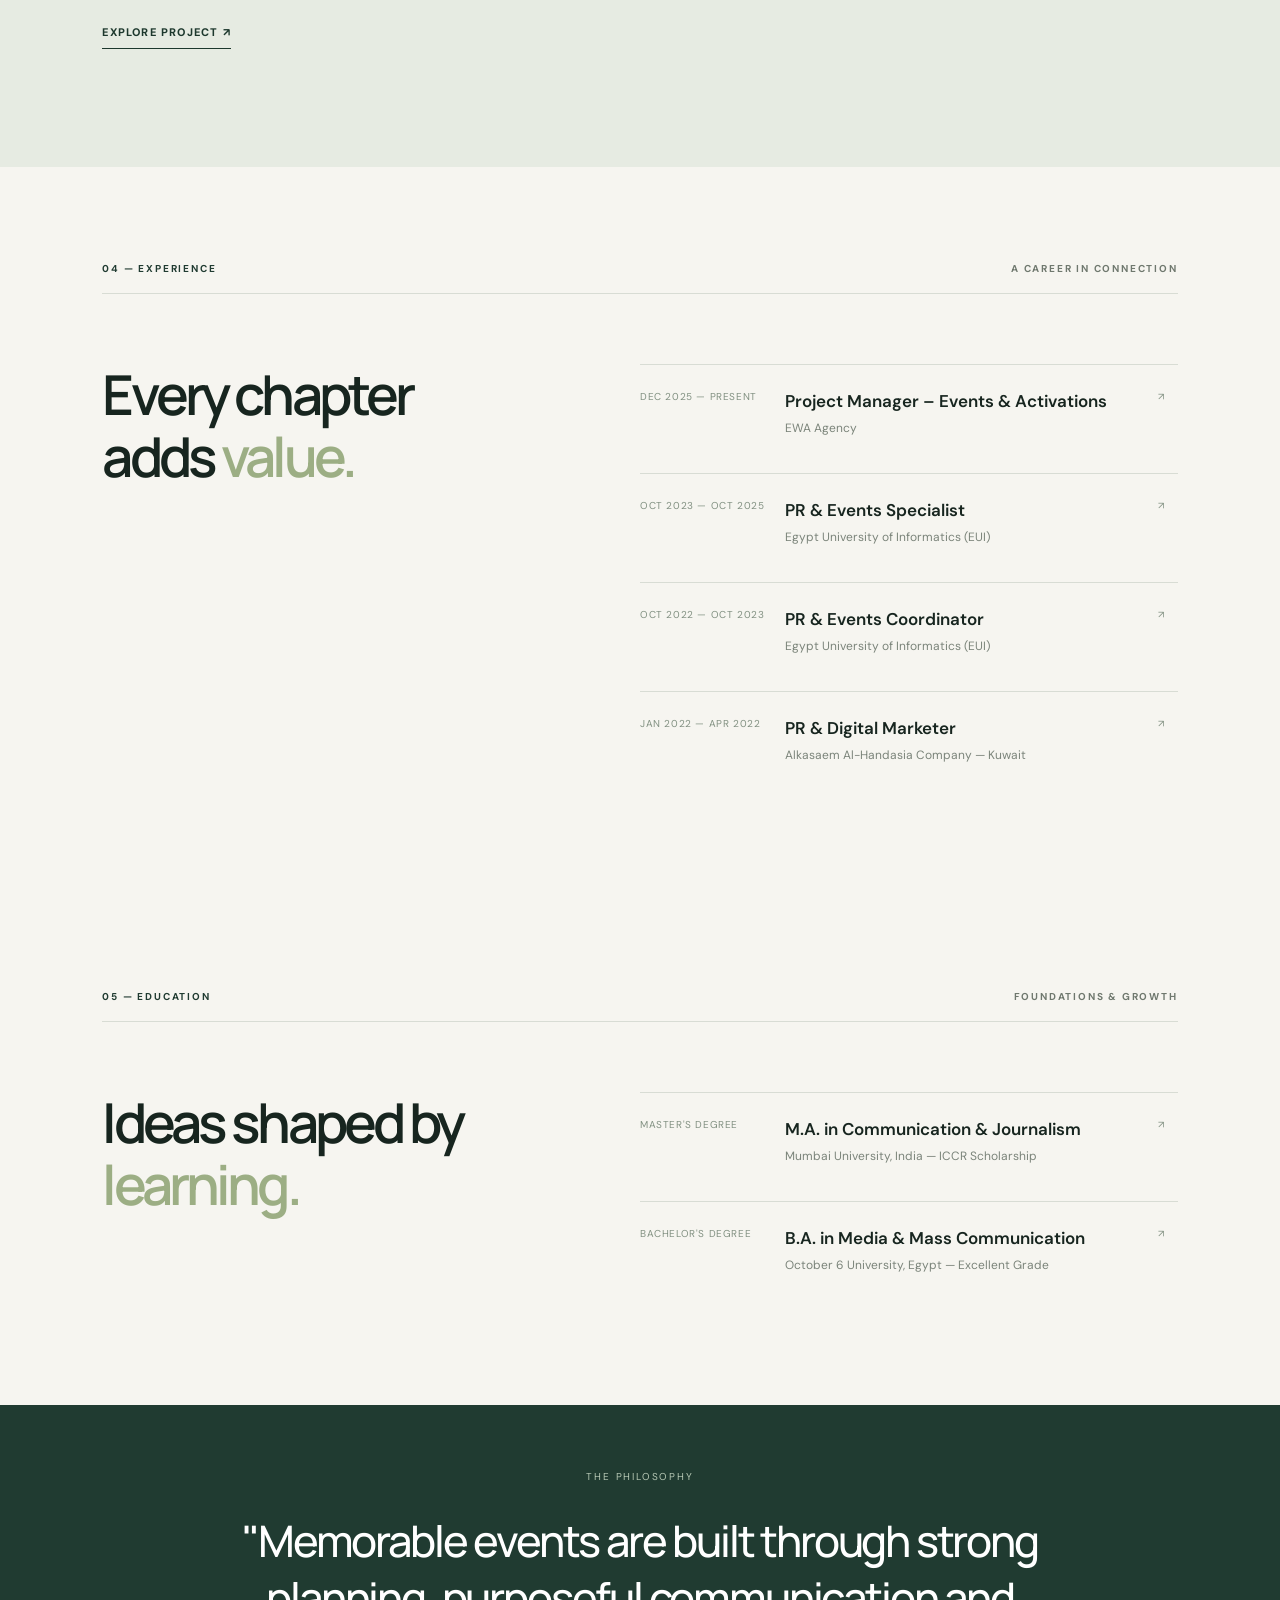
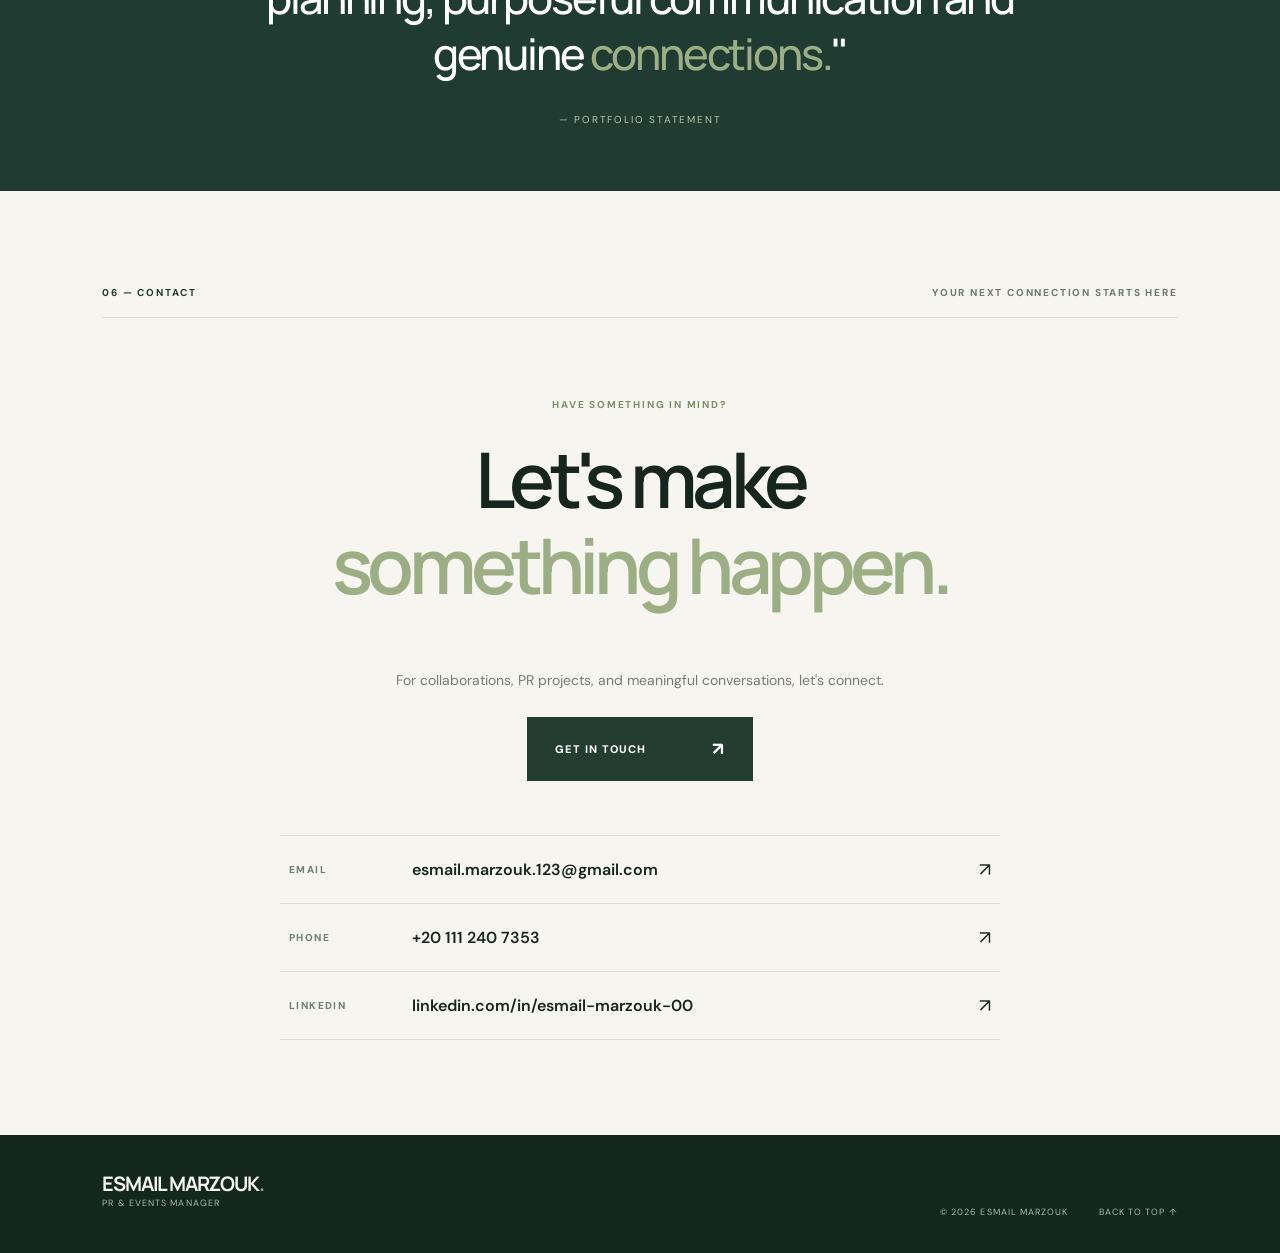
==== commit e4ae0142: "Publish seven portfolio case studies and event videos" ====
--- a/index.html
+++ b/index.html
@@ -2,6 +2,9 @@
 
 <html lang="en">
 <head>
+<link href="assets/favicon.png" rel="icon" sizes="512x512" type="image/png"/>
+<link href="assets/im-logo.svg" rel="icon" type="image/svg+xml"/>
+<link href="assets/favicon.png" rel="apple-touch-icon"/>
 <meta charset="utf-8"/>
 <meta content="width=device-width, initial-scale=1.0" name="viewport"/>
 <meta content="Esmail Marzouk | PR &amp; Events Manager — event activations, strategic communications and stakeholder relations portfolio." name="description"/>
@@ -33,7 +36,7 @@
 <section class="about section-shell" id="about"><div class="section-meta"><span class="section-index">01 — ABOUT</span><span>THE PERSON BEHIND THE WORK</span></div><div class="about-grid"><div><p class="overline">A LITTLE ABOUT ME</p><h2>Good PR starts<br/>with <em>people.</em></h2></div><div class="about-text"><p>I'm <strong>Esmail Marzouk</strong>, a PR and events professional working across high-impact events, brand activations and integrated marketing campaigns. My experience spans agency, academic, corporate and commercial environments.</p><p>I manage event delivery from planning and vendor coordination through production, stakeholder engagement and on-site execution. I also bring hands-on experience in media relations, PR campaigns and cross-functional collaboration.</p><a class="text-link" href="#contact">GET IN TOUCH <span>↗</span></a></div></div></section>
 <section aria-label="Portfolio highlights" class="stats section-shell"><div><strong>PR</strong><span>STRATEGIC THINKING</span></div><div><strong>360°</strong><span>COMMUNICATIONS MINDSET</span></div><div><strong>01</strong><span>SHARED VISION</span></div><div><strong>∞</strong><span>POSSIBILITIES TO CONNECT</span></div></section>
 <section class="expertise section-shell" id="expertise"><div class="section-meta"><span class="section-index">02 — EXPERTISE</span><span>WHAT I BRING TO THE TABLE</span></div><div class="section-heading"><h2>Where strategy<br/>meets <em>execution.</em></h2><p>A practical mix of event production, public relations and project leadership.</p></div><div class="expertise-list"><div class="expertise-item"><span>01</span><h3>Event &amp; Activation Management</h3><p>End-to-end planning, delivery, logistics and on-site execution for brand activations and events.</p><span class="expertise-icon">↗</span></div><div class="expertise-item"><span>02</span><h3>Project &amp; Vendor Management</h3><p>Timelines, budget oversight, sourcing, negotiation, production and exhibition booth delivery.</p><span class="expertise-icon">↗</span></div><div class="expertise-item"><span>03</span><h3>PR &amp; Media Relations</h3><p>Press releases, institutional visibility, media coordination and reputation-focused communication.</p><span class="expertise-icon">↗</span></div><div class="expertise-item"><span>04</span><h3>Stakeholder &amp; Client Relations</h3><p>Collaboration with sponsors, partners, VIP guests, clients and cross-functional teams.</p><span class="expertise-icon">↗</span></div></div></section>
-<section class="work" id="work"><div class="section-shell"><div class="section-meta"><span class="section-index">03 — SELECTED WORK</span><span>A SNAPSHOT OF THE JOURNEY</span></div><div class="section-heading"><h2>Work that<br/><em>speaks.</em></h2><p>Verified highlights from Esmail’s published event posts, now supported by selected real event photography.</p></div><div class="projects-grid"><article class="project-card featured-project"><div class="project-image project-jeddah"><span class="project-id">01 / FEATURED PROJECT · JEDDAH</span><span class="project-visual-title">INFOR<br/>AGENTIC AI<br/>ROUNDTABLE.</span></div><div class="project-caption"><div><span>EXECUTIVE ROUNDTABLE / EWA AGENCY / JW MARRIOTT JEDDAH</span><h3>Infor — Agentic AI Executive Roundtable</h3><p>A C-level roundtable convening decision-makers from priority manufacturing accounts in Jeddah. EWA reported end-to-end event management, including audience coordination and event logistics. Featured as Esmail's latest project; his individual responsibilities can be detailed once confirmed.</p><a class="project-source" href="https://lnkd.in/p/eqdVytaD" rel="noopener noreferrer" target="_blank">VIEW EVENT POST ↗</a></div><span class="project-arrow">↗</span></div></article><article class="project-card"><div class="project-image project-one"><span class="project-id">02 / HP ACTIVATION · Q2</span><span class="project-visual-title">HP MALL<br/>ACTIVATIONS.</span></div><div class="project-caption"><div><span>BRAND ACTIVATION / EWA AGENCY / CAIRO</span><h3>HP Mall Activation — Q2</h3><p>Led the second phase of HP mall activations at two locations simultaneously: Mall of Arabia Cairo and Cairo Festival City Mall. Esmail highlighted coordinating the parallel executions, fast decision-making and teamwork.</p><a class="project-source" href="https://www.linkedin.com/feed/update/urn:li:activity:7460252756155674625/" rel="noopener noreferrer" target="_blank">VIEW PROJECT POST ↗</a></div><span class="project-arrow">↗</span></div></article><article class="project-card"><div class="project-image project-two"><span class="project-id">03 / HP ACTIVATION</span><span class="project-visual-title">HP<br/>MALL OF ARABIA.</span></div><div class="project-caption"><div><span>PROJECT MANAGEMENT / EWA AGENCY / CAIRO</span><h3>HP Mall Activation — Mall of Arabia</h3><p>Served as Project Manager for the HP Mall Activation at Mall of Arabia, overseeing the project from planning through execution, leading teams and coordinating delivery.</p><a class="project-source" href="https://lnkd.in/p/e_gViRgz" rel="noopener noreferrer" target="_blank">VIEW PROJECT POST ↗</a></div><span class="project-arrow">↗</span></div></article><article class="project-card"><div class="project-image project-three"><span class="project-id">04 / UNIVERSITY MILESTONE</span><span class="project-visual-title">EUI FIRST<br/>GRADUATION.</span></div><div class="project-caption"><div><span>GRADUATION CEREMONY / EUI / EGYPT</span><h3>EUI — Inaugural Graduation Ceremony</h3><p>Worked with the university team to organize and manage the graduation ceremony for the first cohort of Egypt University of Informatics. The event was also covered by Egypt’s Ministry of Communications and Information Technology.</p><a class="project-source" href="https://lnkd.in/p/eidnf8an" rel="noopener noreferrer" target="_blank">VIEW PROJECT POST ↗</a><a class="project-source project-media-link" href="https://lnkd.in/p/enkuUvHe" rel="noopener noreferrer" target="_blank">MINISTRY MEDIA COVERAGE ↗</a></div><span class="project-arrow">↗</span></div></article><article class="project-card"><div class="project-image project-welcome"><span class="project-id">05 / CAMPUS EXPERIENCE</span><span class="project-visual-title">EUI WELCOME<br/>PARTY 2024.</span></div><div class="project-caption"><div><span>UNIVERSITY EVENT / EUI / 2024</span><h3>EUI Welcome Party 2024</h3><p>Organized the Egypt University of Informatics Welcome Party 2024, as shared in Esmail’s project post. Additional responsibilities and event photographs can be added when supplied.</p><a class="project-source" href="https://lnkd.in/p/eXyKPS_t" rel="noopener noreferrer" target="_blank">VIEW PROJECT POST ↗</a></div><span class="project-arrow">↗</span></div></article></div></div></section>
+<section class="work" id="work"><div class="section-shell"><div class="section-meta"><span class="section-index">03 — SELECTED WORK</span><span>A SNAPSHOT OF THE JOURNEY</span></div><div class="section-heading"><h2>Work that<br/><em>speaks.</em></h2><p>Explore each event in its own case-study page, with project context and photography. More images and details will be added as they become available.</p></div><div class="projects-grid"><article class="project-card featured-project"><a aria-label="View project details: Infor — Agentic AI Executive Roundtable" class="project-cover-link" href="projects/infor-agentic-ai-roundtable.html"><div class="project-image project-jeddah"><span class="project-id">01 / FEATURED PROJECT · JEDDAH</span><span class="project-visual-title">INFOR<br/>AGENTIC AI<br/>ROUNDTABLE.</span></div></a><div class="project-caption"><div><span>EXECUTIVE ROUNDTABLE / EWA AGENCY / JW MARRIOTT JEDDAH</span><a href="projects/infor-agentic-ai-roundtable.html"><h3>Infor — Agentic AI Executive Roundtable</h3></a><p>A focused executive discussion on Agentic AI for manufacturing leaders, coordinated by EWA Agency in Jeddah. Explore the event details and available imagery.</p><a class="project-source" href="projects/infor-agentic-ai-roundtable.html">EXPLORE PROJECT ↗</a></div><a aria-label="View Infor — Agentic AI Executive Roundtable" class="project-arrow" href="projects/infor-agentic-ai-roundtable.html">↗</a></div></article><article class="project-card"><a aria-label="View project details: HP Mall Activation — Q2" class="project-cover-link" href="projects/hp-mall-activation-q2.html"><div class="project-image project-one"><span class="project-id">02 / HP ACTIVATION · Q2</span><span class="project-visual-title">HP MALL<br/>ACTIVATIONS.</span></div></a><div class="project-caption"><div><span>BRAND ACTIVATION / EWA AGENCY / CAIRO</span><a href="projects/hp-mall-activation-q2.html"><h3>HP Mall Activation — Q2</h3></a><p>Led the second phase of HP mall activations at two locations simultaneously: Mall of Arabia Cairo and Cairo Festival City Mall. Esmail highlighted coordinating the parallel executions, fast decision-making and teamwork.</p><a class="project-source" href="projects/hp-mall-activation-q2.html">EXPLORE PROJECT ↗</a></div><a aria-label="View HP Mall Activation — Q2" class="project-arrow" href="projects/hp-mall-activation-q2.html">↗</a></div></article><article class="project-card"><a aria-label="View project details: HP Mall Activation — Mall of Arabia" class="project-cover-link" href="projects/hp-mall-of-arabia.html"><div class="project-image project-two"><span class="project-id">03 / HP ACTIVATION</span><span class="project-visual-title">HP<br/>MALL OF ARABIA.</span></div></a><div class="project-caption"><div><span>PROJECT MANAGEMENT / EWA AGENCY / CAIRO</span><a href="projects/hp-mall-of-arabia.html"><h3>HP Mall Activation — Mall of Arabia</h3></a><p>Served as Project Manager for the HP Mall Activation at Mall of Arabia, overseeing the project from planning through execution, leading teams and coordinating delivery.</p><a class="project-source" href="projects/hp-mall-of-arabia.html">EXPLORE PROJECT ↗</a></div><a aria-label="View HP Mall Activation — Mall of Arabia" class="project-arrow" href="projects/hp-mall-of-arabia.html">↗</a></div></article><article class="project-card"><a aria-label="View project details: EUI — Inaugural Graduation Ceremony" class="project-cover-link" href="projects/eui-inaugural-graduation.html"><div class="project-image project-three"><span class="project-id">04 / UNIVERSITY MILESTONE</span><span class="project-visual-title">EUI FIRST<br/>GRADUATION.</span></div></a><div class="project-caption"><div><span>GRADUATION CEREMONY / EUI / EGYPT</span><a href="projects/eui-inaugural-graduation.html"><h3>EUI — Inaugural Graduation Ceremony</h3></a><p>Worked with the university team to organize and manage the graduation ceremony for the first cohort of Egypt University of Informatics. The event was also covered by Egypt’s Ministry of Communications and Information Technology.</p><a class="project-source" href="projects/eui-inaugural-graduation.html">EXPLORE PROJECT ↗</a></div><a aria-label="View EUI — Inaugural Graduation Ceremony" class="project-arrow" href="projects/eui-inaugural-graduation.html">↗</a></div></article><article class="project-card"><a aria-label="View project details: EUI Welcome Party 2024" class="project-cover-link" href="projects/eui-welcome-party-2024.html"><div class="project-image project-welcome"><span class="project-id">05 / CAMPUS EXPERIENCE</span><span class="project-visual-title">EUI WELCOME<br/>PARTY 2024.</span></div></a><div class="project-caption"><div><span>UNIVERSITY EVENT / EUI / 2024</span><a href="projects/eui-welcome-party-2024.html"><h3>EUI Welcome Party 2024</h3></a><p>Organized the Egypt University of Informatics Welcome Party 2024, as shared in Esmail’s project post. Additional responsibilities and event photographs can be added when supplied.</p><a class="project-source" href="projects/eui-welcome-party-2024.html">EXPLORE PROJECT ↗</a></div><a aria-label="View EUI Welcome Party 2024" class="project-arrow" href="projects/eui-welcome-party-2024.html">↗</a></div></article><article class="project-card"><a aria-label="Explore HP Mall Activation Q4" class="project-image project-q4" href="projects/hp-mall-activation-q4.html"><span class="project-id">06 / HP MALL ACTIVATION · Q4</span><span class="project-visual-title">HP MALL<br/>ACTIVATION<br/>Q4.</span><span aria-hidden="true" class="project-open">↗</span></a><div class="project-caption"><div><span>HP / RETAIL ACTIVATION / PROJECT DETAILS TO FOLLOW</span><h3><a href="projects/hp-mall-activation-q4.html">HP Mall Activation Q4</a></h3><p>A dedicated project page for HP Mall Activation Q4. Event video and further verified details will be added here.</p><a class="project-source" href="projects/hp-mall-activation-q4.html">EXPLORE PROJECT ↗</a></div><span aria-hidden="true" class="project-arrow">↗</span></div></article><article class="project-card"><a aria-label="Explore HP Round Table Meeting — Cairo, Egypt" class="project-image project-hp-roundtable" href="projects/hp-round-table-cairo.html"><span class="project-id">07 / HP ROUND TABLE · CAIRO</span><span class="project-visual-title">HP ROUND<br/>TABLE<br/>CAIRO.</span><span aria-hidden="true" class="project-open">↗</span></a><div class="project-caption"><div><span>HP / ROUND TABLE / CAIRO, EGYPT</span><h3><a href="projects/hp-round-table-cairo.html">HP Round Table Meeting — Cairo, Egypt</a></h3><p>An HP round-table meeting in Cairo. A full case study, event imagery and Esmail’s specific responsibilities will be added once supplied.</p><a class="project-source" href="projects/hp-round-table-cairo.html">EXPLORE PROJECT ↗</a></div><span aria-hidden="true" class="project-arrow">↗</span></div></article></div></div></section>
 <section class="experience section-shell" id="experience"><div class="section-meta"><span class="section-index">04 — EXPERIENCE</span><span>A CAREER IN CONNECTION</span></div><div class="experience-grid"><h2>Every chapter<br/>adds <em>value.</em></h2><div class="timeline"><div class="timeline-row"><span>DEC 2025 — PRESENT</span><div><h3>Project Manager – Events &amp; Activations</h3><p>EWA Agency</p></div><span>↗</span></div><div class="timeline-row"><span>OCT 2023 — OCT 2025</span><div><h3>PR &amp; Events Specialist</h3><p>Egypt University of Informatics (EUI)</p></div><span>↗</span></div><div class="timeline-row"><span>OCT 2022 — OCT 2023</span><div><h3>PR &amp; Events Coordinator</h3><p>Egypt University of Informatics (EUI)</p></div><span>↗</span></div><div class="timeline-row"><span>JAN 2022 — APR 2022</span><div><h3>PR &amp; Digital Marketer</h3><p>Alkasaem Al-Handasia Company — Kuwait</p></div><span>↗</span></div></div></div></section><section class="experience section-shell" id="education"><div class="section-meta"><span class="section-index">05 — EDUCATION</span><span>FOUNDATIONS &amp; GROWTH</span></div><div class="experience-grid"><h2>Ideas shaped by<br/><em>learning.</em></h2><div class="timeline"><div class="timeline-row"><span>MASTER'S DEGREE</span><div><h3>M.A. in Communication &amp; Journalism</h3><p>Mumbai University, India — ICCR Scholarship</p></div><span>↗</span></div><div class="timeline-row"><span>BACHELOR'S DEGREE</span><div><h3>B.A. in Media &amp; Mass Communication</h3><p>October 6 University, Egypt — Excellent Grade</p></div><span>↗</span></div></div></div></section>
 <section class="quote-banner"><span>THE PHILOSOPHY</span><blockquote>"Memorable events are built through strong planning, purposeful communication and genuine <em>connections.</em>"</blockquote><span>— PORTFOLIO STATEMENT</span></section>
 <section class="contact section-shell" id="contact"><div class="section-meta"><span class="section-index">06 — CONTACT</span><span>YOUR NEXT CONNECTION STARTS HERE</span></div><p class="overline">HAVE SOMETHING IN MIND?</p><h2>Let's make<br/><em>something happen.</em></h2><p class="contact-note">For collaborations, PR projects, and meaningful conversations, let's connect.</p><a aria-label="Email Esmail Marzouk" class="contact-cta" href="mailto:esmail.marzouk.123@gmail.com">GET IN TOUCH <span>↗</span></a><div aria-label="Contact information" class="contact-details">
--- a/styles.css
+++ b/styles.css
@@ -20,3 +20,26 @@
 
 .project-welcome{background-image:linear-gradient(160deg,rgba(9,17,35,.18),rgba(9,17,35,.72)),url('assets/eui-welcome-party.jpg');background-position:center center}
 .project-media-link{margin-left:14px}
+
+/* Project detail pages */
+.project-cover-link{display:block;cursor:pointer;overflow:hidden}.project-cover-link .project-image{transition:transform .45s ease,filter .45s ease}.project-cover-link:hover .project-image{transform:scale(1.025);filter:brightness(1.08)}.project-caption h3 a:hover{color:#718f65}.project-source{display:inline-flex;align-items:center;font-weight:800;font-size:11px;letter-spacing:.11em;border-bottom:1px solid currentColor;padding:9px 0;color:#1d382d}.project-arrow{color:var(--ink);align-self:flex-start}
+.case-page{background:var(--paper)}.case-topline{padding:32px 8% 0;display:flex;justify-content:space-between;gap:20px;font-size:11px;letter-spacing:.11em;color:#738172;font-weight:700}.case-topline a:hover{color:#193c2e}.case-hero{padding:45px 8% 70px;display:grid;grid-template-columns:1.05fr .95fr;gap:5%;align-items:center}.case-hero-copy .case-label{font-size:11px;font-weight:800;letter-spacing:.15em;color:#7b9971;margin-bottom:29px}.case-hero h1{font-family:Manrope,sans-serif;font-size:clamp(43px,5.3vw,83px);line-height:1.05;letter-spacing:-.075em;font-weight:650;margin:0 0 28px}.case-hero .case-lead{font-size:17px;line-height:1.8;color:#66766c;max-width:570px}.case-hero-image{height:540px;background:#d2ded6;overflow:hidden}.case-hero-image img{width:100%;height:100%;object-fit:cover;display:block}.case-facts{background:#e5ece4;display:grid;grid-template-columns:repeat(4,1fr);padding:29px 8%;gap:30px}.case-facts div{display:flex;flex-direction:column;gap:8px}.case-facts span{font-size:10px;letter-spacing:.14em;font-weight:700;color:#71846f}.case-facts strong{font-size:14px;line-height:1.5}.case-section{padding:90px 8%;display:grid;grid-template-columns:33% 1fr;gap:8%}.case-section h2,.case-gallery h2{font-family:Manrope,sans-serif;font-weight:600;letter-spacing:-.065em;font-size:clamp(36px,4vw,59px);line-height:1.2}.case-section .case-copy p{font-size:16px;line-height:1.9;color:#5e6c63}.case-section .case-copy h3{font-size:13px;letter-spacing:.1em;margin:34px 0 15px}.case-section ul{padding-left:18px;color:#5e6c63;font-size:15px;line-height:1.9}.case-gallery{background:#e5ebe4;padding:85px 8% 100px}.case-gallery-title{display:flex;align-items:end;justify-content:space-between;gap:30px;margin-bottom:34px}.case-gallery-title p{color:#7c8a7e;font-size:13px;max-width:275px;line-height:1.6}.case-gallery-grid{display:grid;grid-template-columns:1fr;gap:18px}.case-gallery figure{margin:0}.case-gallery img{display:block;width:100%;max-height:690px;object-fit:contain;background:#d6ded7}.case-gallery figcaption{padding:14px 2px;font-size:11px;color:#6f7b70}.case-pending{font-size:12px;letter-spacing:.03em;color:#748273;margin-top:28px}.case-next{padding:65px 8%;display:flex;justify-content:space-between;gap:18px;align-items:center}.case-next a{font-size:13px;font-weight:700;letter-spacing:.06em;border-bottom:1px solid;padding-bottom:9px}.case-next a:hover{color:#728f5e}@media(max-width:900px){.case-hero{grid-template-columns:1fr;gap:40px}.case-hero-image{height:440px}.case-facts{grid-template-columns:repeat(2,1fr)}.case-section{grid-template-columns:1fr;gap:25px}.case-topline{padding:25px 6% 0}.case-hero{padding:40px 6% 60px}.case-facts,.case-section,.case-gallery,.case-next{padding-left:6%;padding-right:6%}}@media(max-width:600px){.case-hero-image{height:370px}.case-facts{gap:25px}.case-gallery-title{align-items:start;flex-direction:column}.case-section{padding-top:60px;padding-bottom:60px}.case-gallery{padding-top:60px;padding-bottom:70px}.case-next{flex-direction:column;align-items:start}}
+
+/* New HP project layouts */
+.project-q4{background-image:linear-gradient(150deg,#12223a,#205480 58%,#132835)}
+.project-hp-roundtable{background-image:linear-gradient(145deg,#293d39,#607b6e 55%,#21332d)}
+.project-image[href]{cursor:pointer}
+.project-image[href]:hover .project-visual-title{transform:translateY(-4px)}
+.project-visual-title{transition:transform .2s ease}
+.project-open{position:absolute;right:22px;top:20px;font-size:24px;z-index:1}
+.event-case-graphic,.event-image-placeholder,.event-video-placeholder{background:linear-gradient(140deg,#233c33,#132723);color:#fff;display:flex;flex-direction:column;justify-content:center;align-items:flex-start;padding:clamp(28px,5vw,80px);gap:16px;min-height:340px}
+.event-case-graphic span,.event-image-placeholder span,.event-video-placeholder span{font-size:12px;letter-spacing:.15em;color:#c2d3ba;font-weight:700}
+.event-case-graphic strong,.event-image-placeholder strong,.event-video-placeholder strong{font-family:Manrope,sans-serif;font-size:clamp(30px,4.5vw,65px);line-height:1.05;letter-spacing:-.06em;max-width:740px}
+.event-image-placeholder,.event-video-placeholder{width:100%;min-height:390px}
+.event-image-placeholder p,.event-video-placeholder p{font-size:14px;color:#c1d0c4}
+.event-video-shell{position:relative;background:#162a24;min-height:300px}
+.event-video{display:none;width:100%;max-height:76vh;background:#111}
+.event-video-shell.has-video{min-height:0}
+.event-video-shell.has-video .event-video{display:block}
+.event-video-shell.has-video .event-video-placeholder{display:none}
+.case-pending code{white-space:normal;overflow-wrap:anywhere}
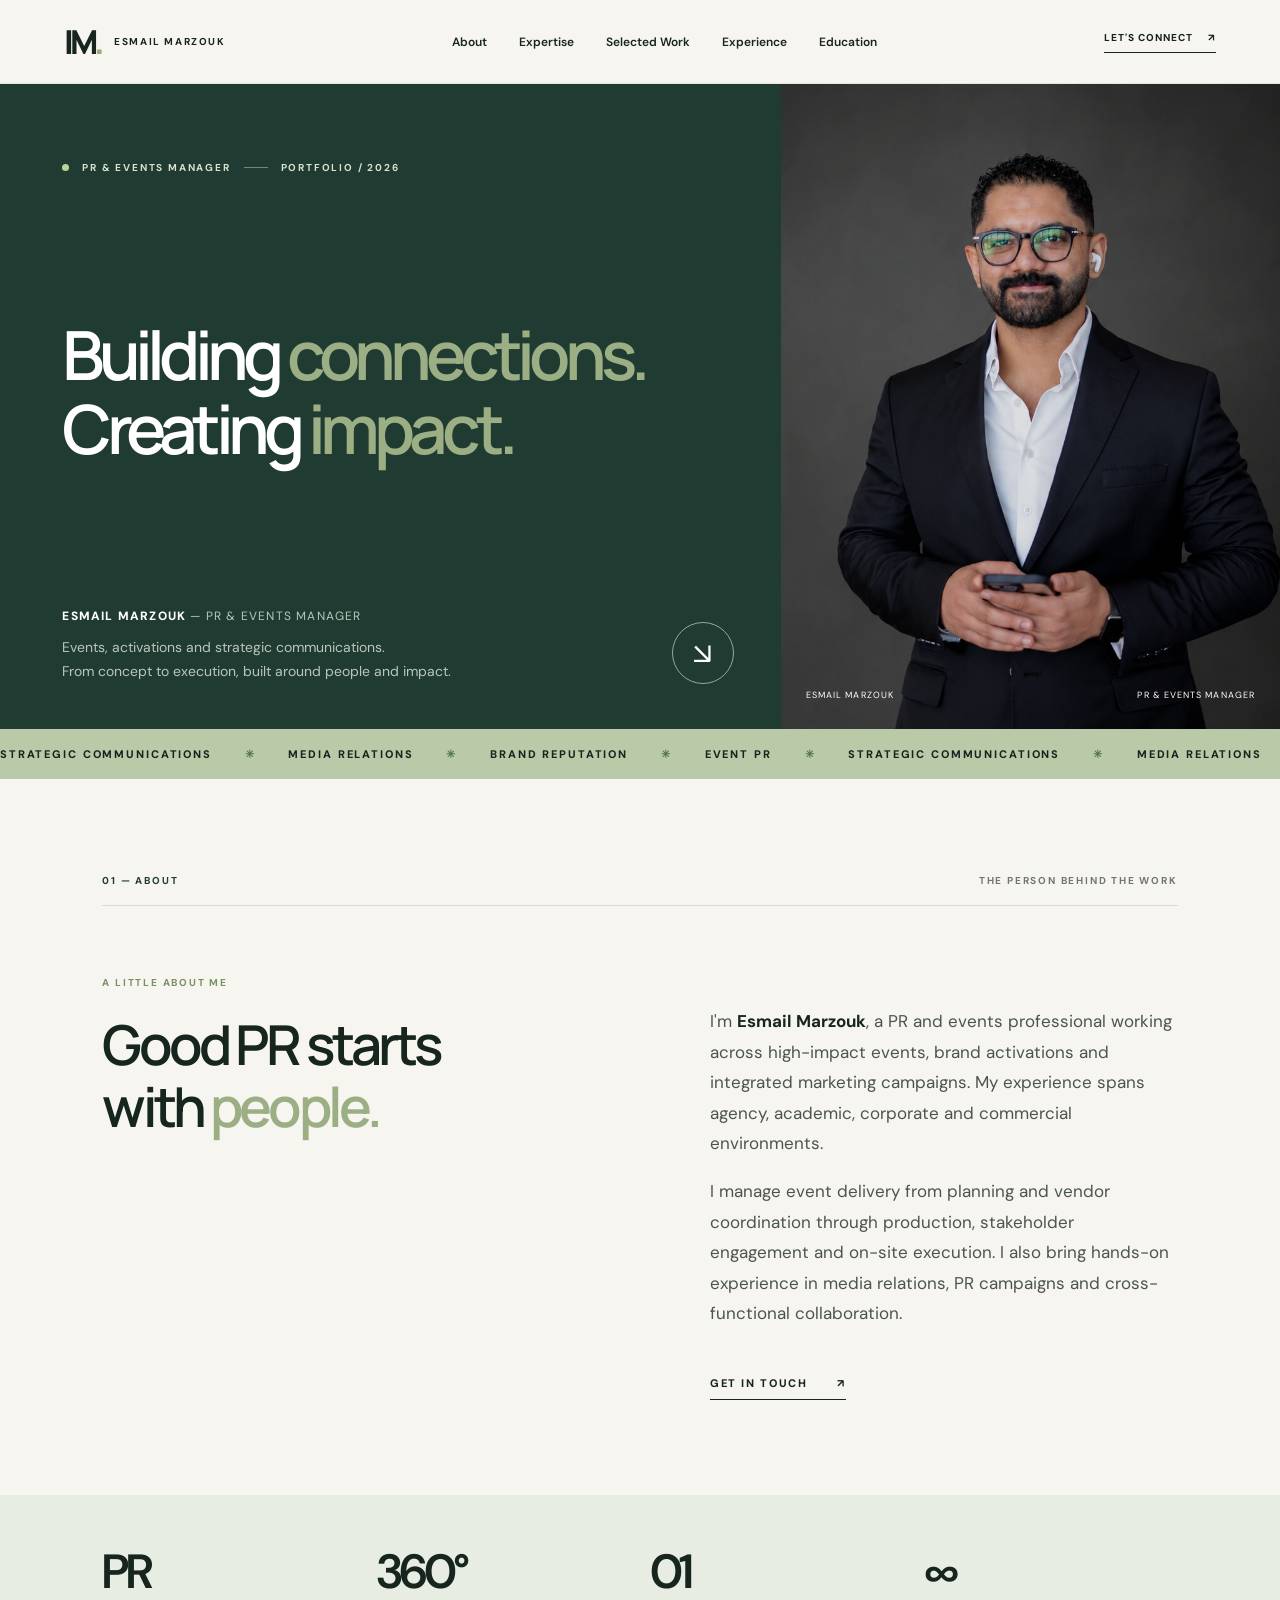
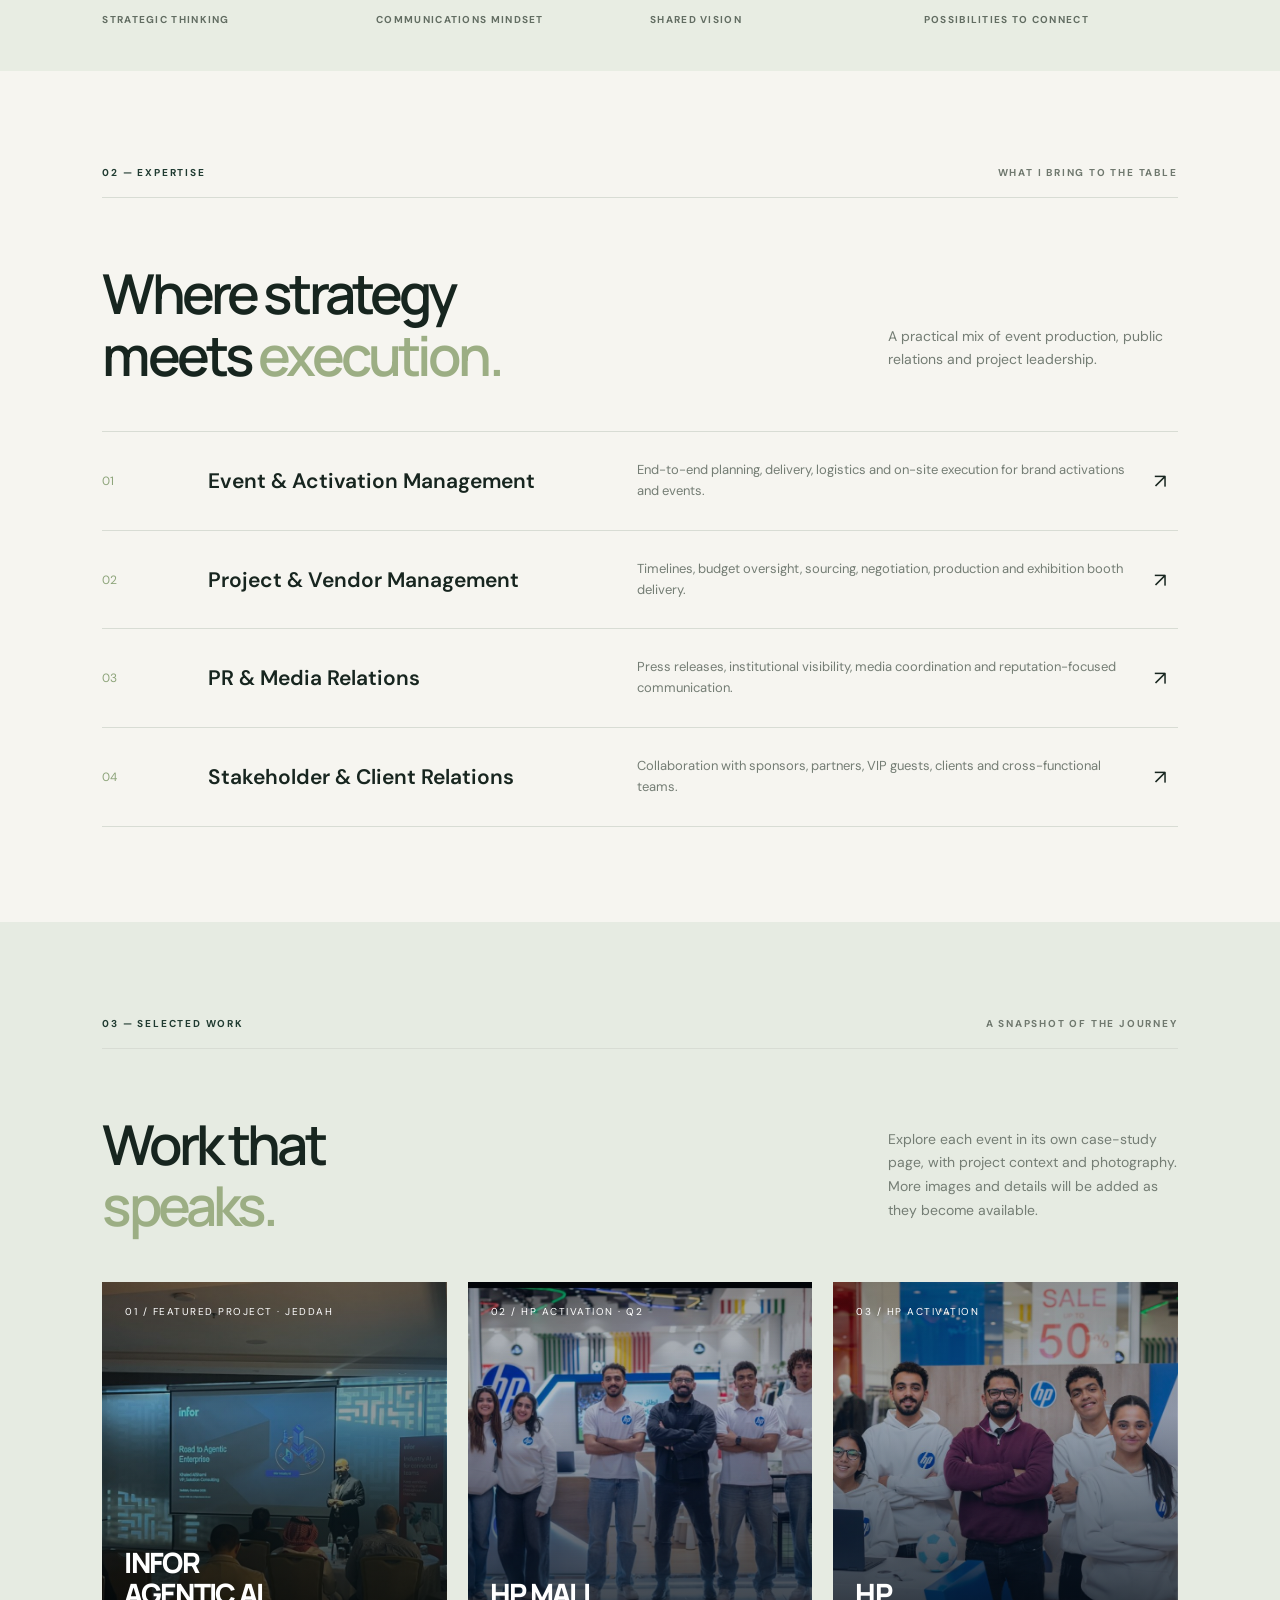
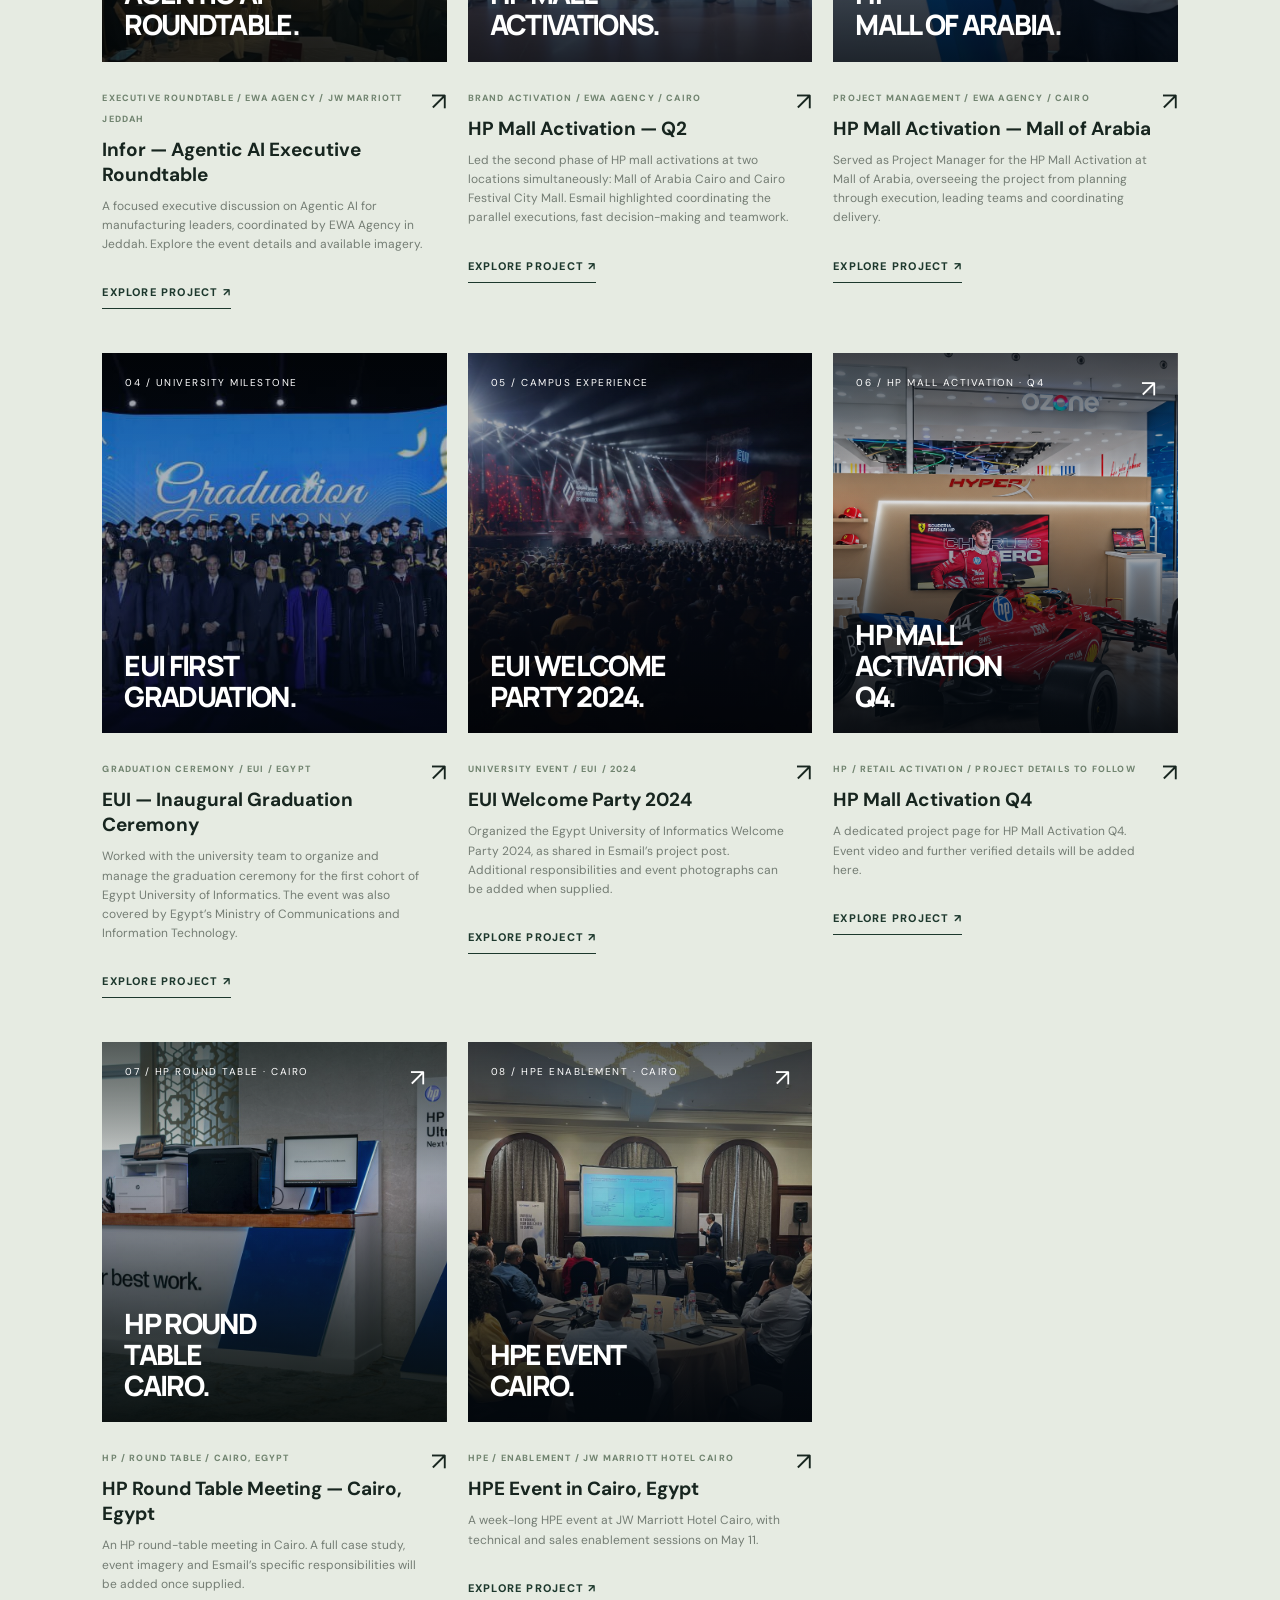
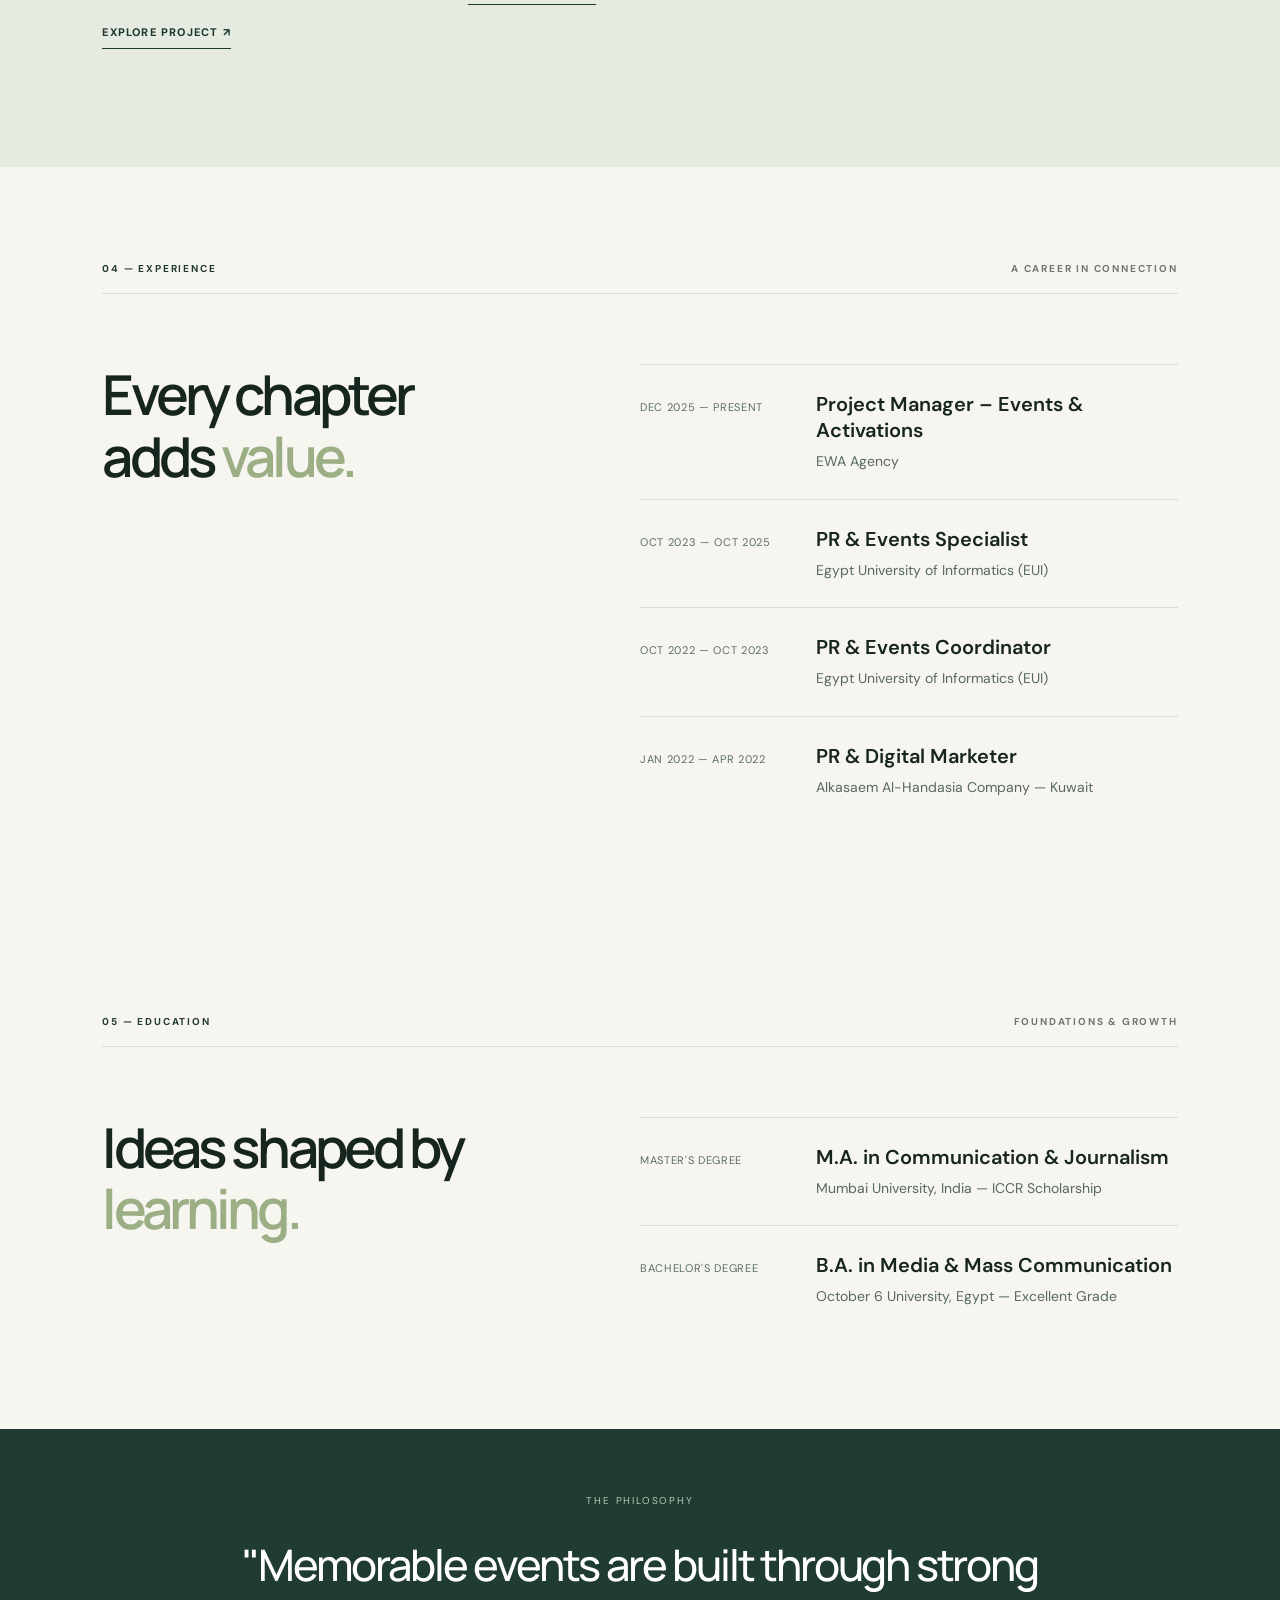
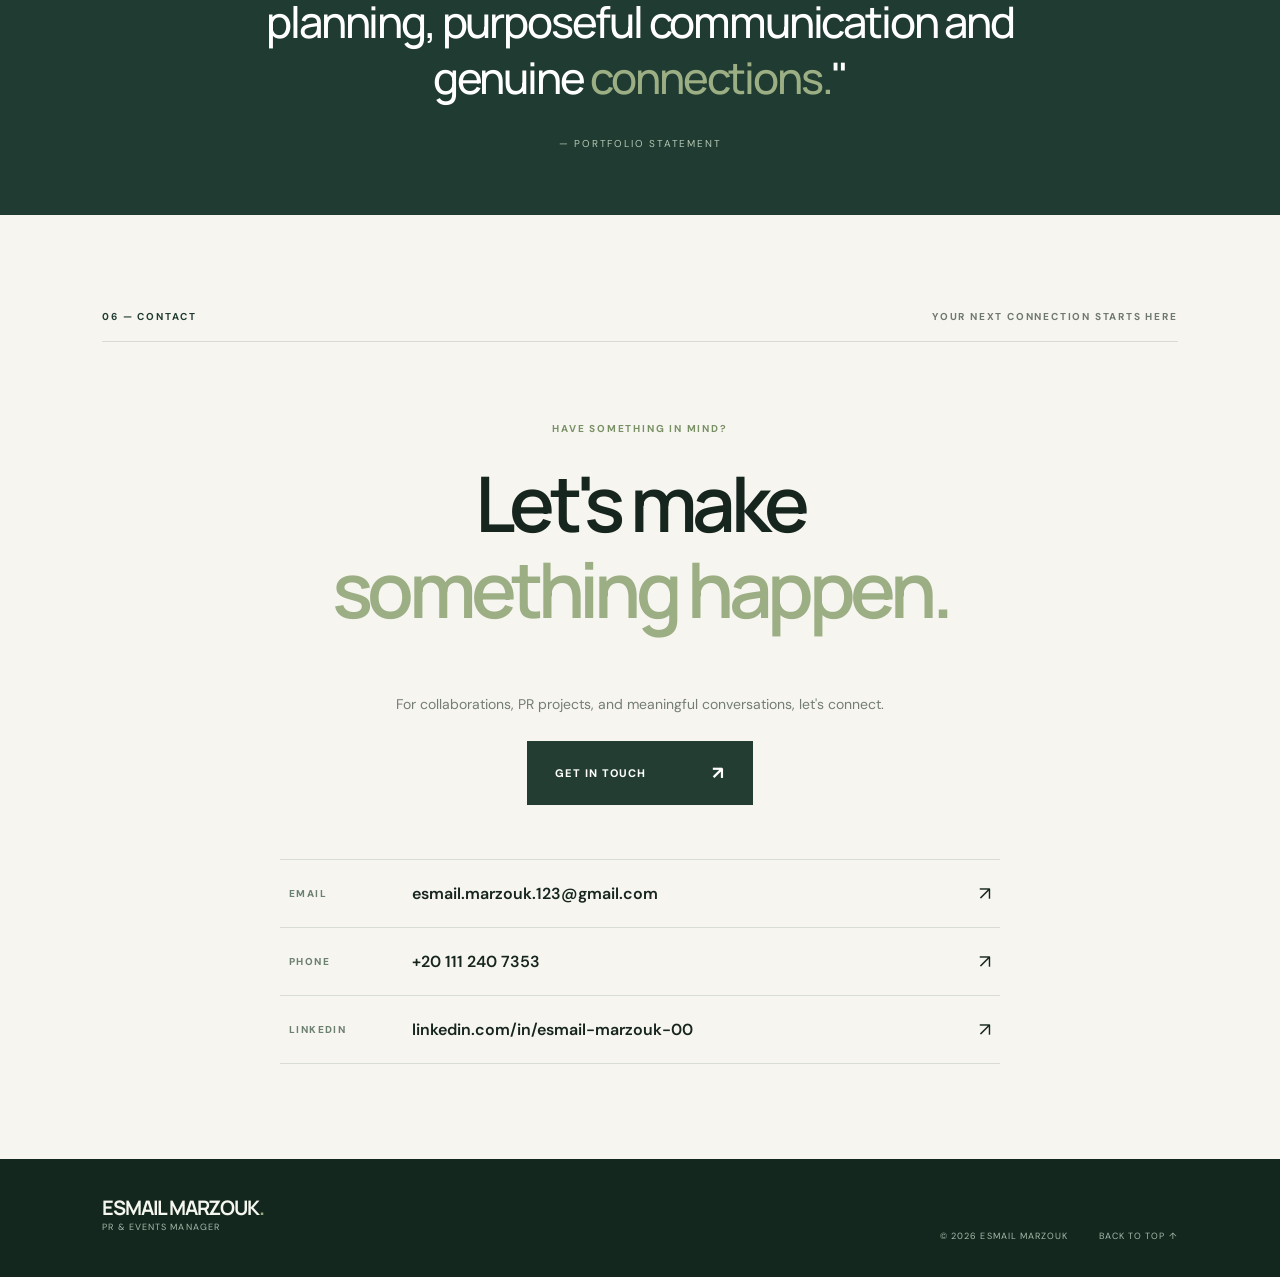
==== commit 3a330fae: "Update portfolio visuals and add HPE Cairo case study" ====
--- a/index.html
+++ b/index.html
@@ -2,8 +2,9 @@
 
 <html lang="en">
 <head>
-<link href="assets/favicon.png" rel="icon" sizes="512x512" type="image/png"/>
-<link href="assets/im-logo.svg" rel="icon" type="image/svg+xml"/>
+<link rel="icon" type="image/png" href="assets/favicon.png">
+<link rel="icon" type="image/svg+xml" href="assets/im-logo.svg" media="(prefers-color-scheme: light)">
+<link rel="icon" type="image/png" sizes="64x64" href="assets/favicon-dark.png" media="(prefers-color-scheme: dark)">
 <link href="assets/favicon.png" rel="apple-touch-icon"/>
 <meta charset="utf-8"/>
 <meta content="width=device-width, initial-scale=1.0" name="viewport"/>
@@ -30,14 +31,14 @@
 <h1 id="hero-title">Building <em>connections.</em><br/>Creating <em>impact.</em></h1>
 <div class="hero-bottom"><div><p class="hero-person">ESMAIL MARZOUK <span>— PR &amp; EVENTS MANAGER</span></p><p class="hero-sub">Events, activations and strategic communications.<br/>From concept to execution, built around people and impact.</p></div><a aria-label="Explore selected work" class="circle-arrow" href="#work">↘</a></div>
 </div>
-<div aria-label="Portrait of Esmail Marzouk working at a laptop" class="hero-photo" role="img" style="background-image:linear-gradient(90deg,rgba(25,39,31,.05),rgba(0,0,0,.2)),url('assets/esmail-portrait.jpg');background-position:center 35%;"><div class="hero-photo-overlay"><span>ESMAIL MARZOUK</span><span>PR &amp; EVENTS MANAGER</span></div></div>
+<div aria-label="Portrait of Esmail Marzouk holding a smartphone" class="hero-photo" role="img"><div class="hero-photo-overlay"><span>ESMAIL MARZOUK</span><span>PR &amp; EVENTS MANAGER</span></div></div>
 </section>
 <div aria-label="Public relations, communications, events, brand reputation" class="marquee"><div>STRATEGIC COMMUNICATIONS <span>✳</span> MEDIA RELATIONS <span>✳</span> BRAND REPUTATION <span>✳</span> EVENT PR <span>✳</span> STRATEGIC COMMUNICATIONS <span>✳</span> MEDIA RELATIONS <span>✳</span> BRAND REPUTATION <span>✳</span> EVENT PR <span>✳</span></div></div>
 <section class="about section-shell" id="about"><div class="section-meta"><span class="section-index">01 — ABOUT</span><span>THE PERSON BEHIND THE WORK</span></div><div class="about-grid"><div><p class="overline">A LITTLE ABOUT ME</p><h2>Good PR starts<br/>with <em>people.</em></h2></div><div class="about-text"><p>I'm <strong>Esmail Marzouk</strong>, a PR and events professional working across high-impact events, brand activations and integrated marketing campaigns. My experience spans agency, academic, corporate and commercial environments.</p><p>I manage event delivery from planning and vendor coordination through production, stakeholder engagement and on-site execution. I also bring hands-on experience in media relations, PR campaigns and cross-functional collaboration.</p><a class="text-link" href="#contact">GET IN TOUCH <span>↗</span></a></div></div></section>
 <section aria-label="Portfolio highlights" class="stats section-shell"><div><strong>PR</strong><span>STRATEGIC THINKING</span></div><div><strong>360°</strong><span>COMMUNICATIONS MINDSET</span></div><div><strong>01</strong><span>SHARED VISION</span></div><div><strong>∞</strong><span>POSSIBILITIES TO CONNECT</span></div></section>
 <section class="expertise section-shell" id="expertise"><div class="section-meta"><span class="section-index">02 — EXPERTISE</span><span>WHAT I BRING TO THE TABLE</span></div><div class="section-heading"><h2>Where strategy<br/>meets <em>execution.</em></h2><p>A practical mix of event production, public relations and project leadership.</p></div><div class="expertise-list"><div class="expertise-item"><span>01</span><h3>Event &amp; Activation Management</h3><p>End-to-end planning, delivery, logistics and on-site execution for brand activations and events.</p><span class="expertise-icon">↗</span></div><div class="expertise-item"><span>02</span><h3>Project &amp; Vendor Management</h3><p>Timelines, budget oversight, sourcing, negotiation, production and exhibition booth delivery.</p><span class="expertise-icon">↗</span></div><div class="expertise-item"><span>03</span><h3>PR &amp; Media Relations</h3><p>Press releases, institutional visibility, media coordination and reputation-focused communication.</p><span class="expertise-icon">↗</span></div><div class="expertise-item"><span>04</span><h3>Stakeholder &amp; Client Relations</h3><p>Collaboration with sponsors, partners, VIP guests, clients and cross-functional teams.</p><span class="expertise-icon">↗</span></div></div></section>
-<section class="work" id="work"><div class="section-shell"><div class="section-meta"><span class="section-index">03 — SELECTED WORK</span><span>A SNAPSHOT OF THE JOURNEY</span></div><div class="section-heading"><h2>Work that<br/><em>speaks.</em></h2><p>Explore each event in its own case-study page, with project context and photography. More images and details will be added as they become available.</p></div><div class="projects-grid"><article class="project-card featured-project"><a aria-label="View project details: Infor — Agentic AI Executive Roundtable" class="project-cover-link" href="projects/infor-agentic-ai-roundtable.html"><div class="project-image project-jeddah"><span class="project-id">01 / FEATURED PROJECT · JEDDAH</span><span class="project-visual-title">INFOR<br/>AGENTIC AI<br/>ROUNDTABLE.</span></div></a><div class="project-caption"><div><span>EXECUTIVE ROUNDTABLE / EWA AGENCY / JW MARRIOTT JEDDAH</span><a href="projects/infor-agentic-ai-roundtable.html"><h3>Infor — Agentic AI Executive Roundtable</h3></a><p>A focused executive discussion on Agentic AI for manufacturing leaders, coordinated by EWA Agency in Jeddah. Explore the event details and available imagery.</p><a class="project-source" href="projects/infor-agentic-ai-roundtable.html">EXPLORE PROJECT ↗</a></div><a aria-label="View Infor — Agentic AI Executive Roundtable" class="project-arrow" href="projects/infor-agentic-ai-roundtable.html">↗</a></div></article><article class="project-card"><a aria-label="View project details: HP Mall Activation — Q2" class="project-cover-link" href="projects/hp-mall-activation-q2.html"><div class="project-image project-one"><span class="project-id">02 / HP ACTIVATION · Q2</span><span class="project-visual-title">HP MALL<br/>ACTIVATIONS.</span></div></a><div class="project-caption"><div><span>BRAND ACTIVATION / EWA AGENCY / CAIRO</span><a href="projects/hp-mall-activation-q2.html"><h3>HP Mall Activation — Q2</h3></a><p>Led the second phase of HP mall activations at two locations simultaneously: Mall of Arabia Cairo and Cairo Festival City Mall. Esmail highlighted coordinating the parallel executions, fast decision-making and teamwork.</p><a class="project-source" href="projects/hp-mall-activation-q2.html">EXPLORE PROJECT ↗</a></div><a aria-label="View HP Mall Activation — Q2" class="project-arrow" href="projects/hp-mall-activation-q2.html">↗</a></div></article><article class="project-card"><a aria-label="View project details: HP Mall Activation — Mall of Arabia" class="project-cover-link" href="projects/hp-mall-of-arabia.html"><div class="project-image project-two"><span class="project-id">03 / HP ACTIVATION</span><span class="project-visual-title">HP<br/>MALL OF ARABIA.</span></div></a><div class="project-caption"><div><span>PROJECT MANAGEMENT / EWA AGENCY / CAIRO</span><a href="projects/hp-mall-of-arabia.html"><h3>HP Mall Activation — Mall of Arabia</h3></a><p>Served as Project Manager for the HP Mall Activation at Mall of Arabia, overseeing the project from planning through execution, leading teams and coordinating delivery.</p><a class="project-source" href="projects/hp-mall-of-arabia.html">EXPLORE PROJECT ↗</a></div><a aria-label="View HP Mall Activation — Mall of Arabia" class="project-arrow" href="projects/hp-mall-of-arabia.html">↗</a></div></article><article class="project-card"><a aria-label="View project details: EUI — Inaugural Graduation Ceremony" class="project-cover-link" href="projects/eui-inaugural-graduation.html"><div class="project-image project-three"><span class="project-id">04 / UNIVERSITY MILESTONE</span><span class="project-visual-title">EUI FIRST<br/>GRADUATION.</span></div></a><div class="project-caption"><div><span>GRADUATION CEREMONY / EUI / EGYPT</span><a href="projects/eui-inaugural-graduation.html"><h3>EUI — Inaugural Graduation Ceremony</h3></a><p>Worked with the university team to organize and manage the graduation ceremony for the first cohort of Egypt University of Informatics. The event was also covered by Egypt’s Ministry of Communications and Information Technology.</p><a class="project-source" href="projects/eui-inaugural-graduation.html">EXPLORE PROJECT ↗</a></div><a aria-label="View EUI — Inaugural Graduation Ceremony" class="project-arrow" href="projects/eui-inaugural-graduation.html">↗</a></div></article><article class="project-card"><a aria-label="View project details: EUI Welcome Party 2024" class="project-cover-link" href="projects/eui-welcome-party-2024.html"><div class="project-image project-welcome"><span class="project-id">05 / CAMPUS EXPERIENCE</span><span class="project-visual-title">EUI WELCOME<br/>PARTY 2024.</span></div></a><div class="project-caption"><div><span>UNIVERSITY EVENT / EUI / 2024</span><a href="projects/eui-welcome-party-2024.html"><h3>EUI Welcome Party 2024</h3></a><p>Organized the Egypt University of Informatics Welcome Party 2024, as shared in Esmail’s project post. Additional responsibilities and event photographs can be added when supplied.</p><a class="project-source" href="projects/eui-welcome-party-2024.html">EXPLORE PROJECT ↗</a></div><a aria-label="View EUI Welcome Party 2024" class="project-arrow" href="projects/eui-welcome-party-2024.html">↗</a></div></article><article class="project-card"><a aria-label="Explore HP Mall Activation Q4" class="project-image project-q4" href="projects/hp-mall-activation-q4.html"><span class="project-id">06 / HP MALL ACTIVATION · Q4</span><span class="project-visual-title">HP MALL<br/>ACTIVATION<br/>Q4.</span><span aria-hidden="true" class="project-open">↗</span></a><div class="project-caption"><div><span>HP / RETAIL ACTIVATION / PROJECT DETAILS TO FOLLOW</span><h3><a href="projects/hp-mall-activation-q4.html">HP Mall Activation Q4</a></h3><p>A dedicated project page for HP Mall Activation Q4. Event video and further verified details will be added here.</p><a class="project-source" href="projects/hp-mall-activation-q4.html">EXPLORE PROJECT ↗</a></div><span aria-hidden="true" class="project-arrow">↗</span></div></article><article class="project-card"><a aria-label="Explore HP Round Table Meeting — Cairo, Egypt" class="project-image project-hp-roundtable" href="projects/hp-round-table-cairo.html"><span class="project-id">07 / HP ROUND TABLE · CAIRO</span><span class="project-visual-title">HP ROUND<br/>TABLE<br/>CAIRO.</span><span aria-hidden="true" class="project-open">↗</span></a><div class="project-caption"><div><span>HP / ROUND TABLE / CAIRO, EGYPT</span><h3><a href="projects/hp-round-table-cairo.html">HP Round Table Meeting — Cairo, Egypt</a></h3><p>An HP round-table meeting in Cairo. A full case study, event imagery and Esmail’s specific responsibilities will be added once supplied.</p><a class="project-source" href="projects/hp-round-table-cairo.html">EXPLORE PROJECT ↗</a></div><span aria-hidden="true" class="project-arrow">↗</span></div></article></div></div></section>
-<section class="experience section-shell" id="experience"><div class="section-meta"><span class="section-index">04 — EXPERIENCE</span><span>A CAREER IN CONNECTION</span></div><div class="experience-grid"><h2>Every chapter<br/>adds <em>value.</em></h2><div class="timeline"><div class="timeline-row"><span>DEC 2025 — PRESENT</span><div><h3>Project Manager – Events &amp; Activations</h3><p>EWA Agency</p></div><span>↗</span></div><div class="timeline-row"><span>OCT 2023 — OCT 2025</span><div><h3>PR &amp; Events Specialist</h3><p>Egypt University of Informatics (EUI)</p></div><span>↗</span></div><div class="timeline-row"><span>OCT 2022 — OCT 2023</span><div><h3>PR &amp; Events Coordinator</h3><p>Egypt University of Informatics (EUI)</p></div><span>↗</span></div><div class="timeline-row"><span>JAN 2022 — APR 2022</span><div><h3>PR &amp; Digital Marketer</h3><p>Alkasaem Al-Handasia Company — Kuwait</p></div><span>↗</span></div></div></div></section><section class="experience section-shell" id="education"><div class="section-meta"><span class="section-index">05 — EDUCATION</span><span>FOUNDATIONS &amp; GROWTH</span></div><div class="experience-grid"><h2>Ideas shaped by<br/><em>learning.</em></h2><div class="timeline"><div class="timeline-row"><span>MASTER'S DEGREE</span><div><h3>M.A. in Communication &amp; Journalism</h3><p>Mumbai University, India — ICCR Scholarship</p></div><span>↗</span></div><div class="timeline-row"><span>BACHELOR'S DEGREE</span><div><h3>B.A. in Media &amp; Mass Communication</h3><p>October 6 University, Egypt — Excellent Grade</p></div><span>↗</span></div></div></div></section>
+<section class="work" id="work"><div class="section-shell"><div class="section-meta"><span class="section-index">03 — SELECTED WORK</span><span>A SNAPSHOT OF THE JOURNEY</span></div><div class="section-heading"><h2>Work that<br/><em>speaks.</em></h2><p>Explore each event in its own case-study page, with project context and photography. More images and details will be added as they become available.</p></div><div class="projects-grid"><article class="project-card featured-project"><a aria-label="View project details: Infor — Agentic AI Executive Roundtable" class="project-cover-link" href="projects/infor-agentic-ai-roundtable.html"><div class="project-image project-jeddah"><span class="project-id">01 / FEATURED PROJECT · JEDDAH</span><span class="project-visual-title">INFOR<br/>AGENTIC AI<br/>ROUNDTABLE.</span></div></a><div class="project-caption"><div><span>EXECUTIVE ROUNDTABLE / EWA AGENCY / JW MARRIOTT JEDDAH</span><a href="projects/infor-agentic-ai-roundtable.html"><h3>Infor — Agentic AI Executive Roundtable</h3></a><p>A focused executive discussion on Agentic AI for manufacturing leaders, coordinated by EWA Agency in Jeddah. Explore the event details and available imagery.</p><a class="project-source" href="projects/infor-agentic-ai-roundtable.html">EXPLORE PROJECT ↗</a></div><a aria-label="View Infor — Agentic AI Executive Roundtable" class="project-arrow" href="projects/infor-agentic-ai-roundtable.html">↗</a></div></article><article class="project-card"><a aria-label="View project details: HP Mall Activation — Q2" class="project-cover-link" href="projects/hp-mall-activation-q2.html"><div class="project-image project-one"><span class="project-id">02 / HP ACTIVATION · Q2</span><span class="project-visual-title">HP MALL<br/>ACTIVATIONS.</span></div></a><div class="project-caption"><div><span>BRAND ACTIVATION / EWA AGENCY / CAIRO</span><a href="projects/hp-mall-activation-q2.html"><h3>HP Mall Activation — Q2</h3></a><p>Led the second phase of HP mall activations at two locations simultaneously: Mall of Arabia Cairo and Cairo Festival City Mall. Esmail highlighted coordinating the parallel executions, fast decision-making and teamwork.</p><a class="project-source" href="projects/hp-mall-activation-q2.html">EXPLORE PROJECT ↗</a></div><a aria-label="View HP Mall Activation — Q2" class="project-arrow" href="projects/hp-mall-activation-q2.html">↗</a></div></article><article class="project-card"><a aria-label="View project details: HP Mall Activation — Mall of Arabia" class="project-cover-link" href="projects/hp-mall-of-arabia.html"><div class="project-image project-two"><span class="project-id">03 / HP ACTIVATION</span><span class="project-visual-title">HP<br/>MALL OF ARABIA.</span></div></a><div class="project-caption"><div><span>PROJECT MANAGEMENT / EWA AGENCY / CAIRO</span><a href="projects/hp-mall-of-arabia.html"><h3>HP Mall Activation — Mall of Arabia</h3></a><p>Served as Project Manager for the HP Mall Activation at Mall of Arabia, overseeing the project from planning through execution, leading teams and coordinating delivery.</p><a class="project-source" href="projects/hp-mall-of-arabia.html">EXPLORE PROJECT ↗</a></div><a aria-label="View HP Mall Activation — Mall of Arabia" class="project-arrow" href="projects/hp-mall-of-arabia.html">↗</a></div></article><article class="project-card"><a aria-label="View project details: EUI — Inaugural Graduation Ceremony" class="project-cover-link" href="projects/eui-inaugural-graduation.html"><div class="project-image project-three"><span class="project-id">04 / UNIVERSITY MILESTONE</span><span class="project-visual-title">EUI FIRST<br/>GRADUATION.</span></div></a><div class="project-caption"><div><span>GRADUATION CEREMONY / EUI / EGYPT</span><a href="projects/eui-inaugural-graduation.html"><h3>EUI — Inaugural Graduation Ceremony</h3></a><p>Worked with the university team to organize and manage the graduation ceremony for the first cohort of Egypt University of Informatics. The event was also covered by Egypt’s Ministry of Communications and Information Technology.</p><a class="project-source" href="projects/eui-inaugural-graduation.html">EXPLORE PROJECT ↗</a></div><a aria-label="View EUI — Inaugural Graduation Ceremony" class="project-arrow" href="projects/eui-inaugural-graduation.html">↗</a></div></article><article class="project-card"><a aria-label="View project details: EUI Welcome Party 2024" class="project-cover-link" href="projects/eui-welcome-party-2024.html"><div class="project-image project-welcome"><span class="project-id">05 / CAMPUS EXPERIENCE</span><span class="project-visual-title">EUI WELCOME<br/>PARTY 2024.</span></div></a><div class="project-caption"><div><span>UNIVERSITY EVENT / EUI / 2024</span><a href="projects/eui-welcome-party-2024.html"><h3>EUI Welcome Party 2024</h3></a><p>Organized the Egypt University of Informatics Welcome Party 2024, as shared in Esmail’s project post. Additional responsibilities and event photographs can be added when supplied.</p><a class="project-source" href="projects/eui-welcome-party-2024.html">EXPLORE PROJECT ↗</a></div><a aria-label="View EUI Welcome Party 2024" class="project-arrow" href="projects/eui-welcome-party-2024.html">↗</a></div></article><article class="project-card"><a aria-label="Explore HP Mall Activation Q4" class="project-image project-q4" href="projects/hp-mall-activation-q4.html"><span class="project-id">06 / HP MALL ACTIVATION · Q4</span><span class="project-visual-title">HP MALL<br/>ACTIVATION<br/>Q4.</span><span aria-hidden="true" class="project-open">↗</span></a><div class="project-caption"><div><span>HP / RETAIL ACTIVATION / PROJECT DETAILS TO FOLLOW</span><h3><a href="projects/hp-mall-activation-q4.html">HP Mall Activation Q4</a></h3><p>A dedicated project page for HP Mall Activation Q4. Event video and further verified details will be added here.</p><a class="project-source" href="projects/hp-mall-activation-q4.html">EXPLORE PROJECT ↗</a></div><span aria-hidden="true" class="project-arrow">↗</span></div></article><article class="project-card"><a aria-label="Explore HP Round Table Meeting — Cairo, Egypt" class="project-image project-hp-roundtable" href="projects/hp-round-table-cairo.html"><span class="project-id">07 / HP ROUND TABLE · CAIRO</span><span class="project-visual-title">HP ROUND<br/>TABLE<br/>CAIRO.</span><span aria-hidden="true" class="project-open">↗</span></a><div class="project-caption"><div><span>HP / ROUND TABLE / CAIRO, EGYPT</span><h3><a href="projects/hp-round-table-cairo.html">HP Round Table Meeting — Cairo, Egypt</a></h3><p>An HP round-table meeting in Cairo. A full case study, event imagery and Esmail’s specific responsibilities will be added once supplied.</p><a class="project-source" href="projects/hp-round-table-cairo.html">EXPLORE PROJECT ↗</a></div><span aria-hidden="true" class="project-arrow">↗</span></div></article><article class="project-card"><a aria-label="Explore HPE Event in Cairo, Egypt" class="project-image project-hpe-cairo" href="projects/hpe-enablement-cairo.html"><span class="project-id">08 / HPE ENABLEMENT &middot; CAIRO</span><span class="project-visual-title">HPE EVENT<br>CAIRO.</span><span aria-hidden="true" class="project-open">&nearr;</span></a><div class="project-caption"><div><span>HPE / ENABLEMENT / JW MARRIOTT HOTEL CAIRO</span><h3><a href="projects/hpe-enablement-cairo.html">HPE Event in Cairo, Egypt</a></h3><p>A week-long HPE event at JW Marriott Hotel Cairo, with technical and sales enablement sessions on May 11.</p><a class="project-source" href="projects/hpe-enablement-cairo.html">EXPLORE PROJECT &nearr;</a></div><span aria-hidden="true" class="project-arrow">&nearr;</span></div></article></div></div></section>
+<section class="experience section-shell" id="experience"><div class="section-meta"><span class="section-index">04 — EXPERIENCE</span><span>A CAREER IN CONNECTION</span></div><div class="experience-grid"><h2>Every chapter<br/>adds <em>value.</em></h2><div class="timeline"><div class="timeline-row"><span>DEC 2025 — PRESENT</span><div><h3>Project Manager – Events &amp; Activations</h3><p>EWA Agency</p></div></div><div class="timeline-row"><span>OCT 2023 — OCT 2025</span><div><h3>PR &amp; Events Specialist</h3><p>Egypt University of Informatics (EUI)</p></div></div><div class="timeline-row"><span>OCT 2022 — OCT 2023</span><div><h3>PR &amp; Events Coordinator</h3><p>Egypt University of Informatics (EUI)</p></div></div><div class="timeline-row"><span>JAN 2022 — APR 2022</span><div><h3>PR &amp; Digital Marketer</h3><p>Alkasaem Al-Handasia Company — Kuwait</p></div></div></div></div></section><section class="experience section-shell" id="education"><div class="section-meta"><span class="section-index">05 — EDUCATION</span><span>FOUNDATIONS &amp; GROWTH</span></div><div class="experience-grid"><h2>Ideas shaped by<br/><em>learning.</em></h2><div class="timeline"><div class="timeline-row"><span>MASTER'S DEGREE</span><div><h3>M.A. in Communication &amp; Journalism</h3><p>Mumbai University, India — ICCR Scholarship</p></div></div><div class="timeline-row"><span>BACHELOR'S DEGREE</span><div><h3>B.A. in Media &amp; Mass Communication</h3><p>October 6 University, Egypt — Excellent Grade</p></div></div></div></div></section>
 <section class="quote-banner"><span>THE PHILOSOPHY</span><blockquote>"Memorable events are built through strong planning, purposeful communication and genuine <em>connections.</em>"</blockquote><span>— PORTFOLIO STATEMENT</span></section>
 <section class="contact section-shell" id="contact"><div class="section-meta"><span class="section-index">06 — CONTACT</span><span>YOUR NEXT CONNECTION STARTS HERE</span></div><p class="overline">HAVE SOMETHING IN MIND?</p><h2>Let's make<br/><em>something happen.</em></h2><p class="contact-note">For collaborations, PR projects, and meaningful conversations, let's connect.</p><a aria-label="Email Esmail Marzouk" class="contact-cta" href="mailto:esmail.marzouk.123@gmail.com">GET IN TOUCH <span>↗</span></a><div aria-label="Contact information" class="contact-details">
 <a class="contact-detail" href="mailto:esmail.marzouk.123@gmail.com"><span class="contact-detail-label">EMAIL</span><span class="contact-detail-value">esmail.marzouk.123@gmail.com</span><span aria-hidden="true" class="contact-detail-arrow">↗</span></a>
--- a/styles.css
+++ b/styles.css
@@ -1,9 +1,8 @@
-:root{--ink:#17251f;--muted:#69716a;--paper:#f6f5f0;--forest:#203b31;--accent:#b7c89a;--line:#d8dcd4}*{box-sizing:border-box}html{scroll-behavior:smooth}body{margin:0;background:var(--paper);color:var(--ink);font-family:'DM Sans',Arial,sans-serif}h1,h2,h3,p{margin-top:0}a{color:inherit;text-decoration:none}button{font:inherit}em{font-style:normal;color:#9cae84} .site-header{height:84px;display:flex;align-items:center;justify-content:space-between;padding:0 5%;border-bottom:1px solid #e5e7de;background:var(--paper);position:relative;z-index:5}.brand{display:flex;align-items:center;gap:13px}.brand-mark{font-family:Manrope,sans-serif;font-weight:800;letter-spacing:-.12em;font-size:33px}.brand-dot,footer strong span{color:#98ac7c}.brand-caption{font-size:10px;font-weight:700;letter-spacing:.16em}.nav{display:flex;gap:32px}.nav a{font-size:12px;font-weight:600}.nav a:hover,.text-link:hover{color:#829d64}.header-contact{font-size:10px;font-weight:800;letter-spacing:.1em;border-bottom:1px solid var(--ink);padding-bottom:8px}.header-contact span{margin-left:12px}.menu-toggle{display:none;background:none;border:0;font-size:24px}.hero{min-height:645px;display:grid;grid-template-columns:61% 39%;background:var(--forest);color:#fff}.hero-main{padding:77px 6% 45px 8%;display:flex;flex-direction:column;justify-content:space-between}.eyebrow,.section-meta,.overline{font-size:10px;letter-spacing:.18em;font-weight:700}.eyebrow{display:flex;align-items:center;gap:13px;color:#d8e2d0}.status-dot{width:7px;height:7px;background:#bad39b;border-radius:50%}.eyebrow-line{width:24px;height:1px;background:#738677}.hero h1{font-family:Manrope,sans-serif;font-size:clamp(48px,5.3vw,85px);letter-spacing:-.085em;line-height:1.1;font-weight:600;margin:55px 0}.hero-bottom{display:flex;justify-content:space-between;gap:30px;align-items:end}.hero-person{font-size:12px;font-weight:800;letter-spacing:.1em}.hero-person span{font-weight:400;color:#b8c7bc}.hero-sub{font-size:14px;color:#b8c7bc;line-height:1.7;margin:0}.circle-arrow{width:62px;height:62px;flex:none;border:1px solid #97a79c;border-radius:100%;display:grid;place-items:center;font-size:30px}.hero-photo{position:relative;background:linear-gradient(90deg,rgba(25,39,31,.08),rgba(0,0,0,.3)),url('https://images.unsplash.com/photo-1492684223066-81342ee5ff30?w=1400&q=85&auto=format&fit=crop') center/cover}.hero-photo-overlay{position:absolute;bottom:28px;left:25px;right:25px;display:flex;justify-content:space-between;gap:10px;color:white;font-size:9px;letter-spacing:.12em}.marquee{background:#bacaa8;overflow:hidden;white-space:nowrap;padding:18px 0}.marquee div{font-size:11px;font-weight:800;letter-spacing:.17em;width:max-content;animation:slide 34s linear infinite}.marquee span{padding:0 28px;color:#53734b}@keyframes slide{to{transform:translateX(-50%)}}.section-shell{padding:95px 8%}.section-meta{display:flex;justify-content:space-between;padding-bottom:18px;border-bottom:1px solid var(--line);color:#6f786e}.section-index{color:#203b31}.about-grid{display:grid;grid-template-columns:1fr 1fr;gap:13%;padding-top:70px}.overline{color:#789064;margin-bottom:25px}h2{font-family:Manrope,sans-serif;letter-spacing:-.07em;line-height:1.12;font-size:clamp(41px,4.3vw,67px);font-weight:600}.about-text{padding-top:30px}.about-text p{font-size:17px;line-height:1.8;color:#4b554d}.about-text strong{color:var(--ink)}.placeholder-disclosure{font-size:11px!important;line-height:1.5!important;color:#8b918b!important;font-style:italic}.text-link{display:inline-block;font-size:11px;font-weight:800;letter-spacing:.15em;border-bottom:1px solid;padding:18px 0 9px;margin-top:12px}.text-link span{margin-left:25px}.stats{display:grid;grid-template-columns:repeat(4,1fr);padding-top:45px;padding-bottom:45px;background:#e8ede3;gap:20px}.stats div{display:flex;flex-direction:column;gap:10px}.stats strong{font-size:48px;letter-spacing:-.08em;font-weight:600}.stats span{font-size:10px;letter-spacing:.13em;color:#626d62;font-weight:700}.section-heading{display:flex;justify-content:space-between;align-items:end;gap:30px;padding:65px 0 45px}.section-heading h2{margin:0}.section-heading p{max-width:290px;line-height:1.7;color:#747d74;font-size:14px}.expertise-item{display:grid;grid-template-columns:8% 38% 1fr 24px;gap:20px;border-top:1px solid var(--line);padding:28px 0;align-items:center}.expertise-item:last-child{border-bottom:1px solid var(--line)}.expertise-item>span:first-child{color:#8da47a;font-size:12px}.expertise-item h3{font-size:21px;font-weight:600;margin:0}.expertise-item p{font-size:13px;line-height:1.6;color:#747d74;margin:0}.expertise-icon{font-size:20px}.work{background:#e6ebe2}.projects-grid{display:grid;grid-template-columns:repeat(3,1fr);gap:21px}.project-card{min-width:0}.project-image{height:380px;position:relative;display:flex;align-items:flex-end;padding:22px;color:white;overflow:hidden;background-size:cover;background-position:center}.project-image:before{content:'';position:absolute;inset:0;background:linear-gradient(180deg,rgba(0,0,0,.28),transparent 35%,rgba(0,0,0,.65))}.project-one{background-image:linear-gradient(180deg,rgba(7,33,64,.15),rgba(7,33,64,.58)),url('assets/hp-activation-q2.jpg');background-position:center 30%}.project-two{background-image:linear-gradient(180deg,rgba(7,33,64,.18),rgba(7,33,64,.62)),url('assets/hp-activation.jpg');background-position:center 35%}.project-three{background-image:linear-gradient(180deg,rgba(4,24,55,.18),rgba(4,24,55,.62)),url('assets/eui-graduation.jpg');background-position:center center}.project-id{position:absolute;top:23px;left:23px;font-size:10px;letter-spacing:.15em}.project-visual-title{position:relative;font-size:28px;letter-spacing:-.06em;line-height:1.1;font-family:Manrope,sans-serif;font-weight:800}.project-caption{display:flex;gap:8px;justify-content:space-between;padding:23px 0}.project-caption span:first-child{font-size:9px;letter-spacing:.13em;color:#718470;font-weight:800}.project-caption h3{font-size:19px;margin:10px 0}.project-caption p{color:#747d74;font-size:12px;line-height:1.6}.project-arrow{font-size:25px}.experience-grid{display:grid;grid-template-columns:40% 1fr;gap:10%;padding-top:70px}.timeline-row{display:grid;grid-template-columns:130px 1fr 20px;border-top:1px solid var(--line);padding:25px 0;gap:15px}.timeline-row>span{font-size:10px;color:#819081;letter-spacing:.06em}.timeline-row h3{font-size:17px;font-weight:600;margin:0 0 8px}.timeline-row p{font-size:12px;color:#7b847a}.quote-banner{background:#203b31;color:white;min-height:370px;display:flex;flex-direction:column;justify-content:space-between;padding:65px 8%;align-items:center;text-align:center}.quote-banner>span{font-size:10px;letter-spacing:.18em;color:#b6c7b4}.quote-banner blockquote{font-family:Manrope,sans-serif;font-size:clamp(25px,3.4vw,48px);font-weight:500;line-height:1.3;letter-spacing:-.05em;max-width:860px;margin:30px 0}.contact{text-align:center;min-height:540px}.contact .section-meta{text-align:left;margin-bottom:80px}.contact h2{font-size:clamp(48px,6vw,88px)}.contact-note{font-size:14px;color:#747d74;margin:28px 0}.contact-cta{background:#233d32;color:white;display:inline-flex;gap:65px;align-items:center;padding:20px 28px;font-size:11px;font-weight:800;letter-spacing:.1em;margin-bottom:18px}.contact-cta span{font-size:18px}footer{background:#14271e;color:#f4f6ef;display:flex;justify-content:space-between;align-items:end;padding:35px 8%}footer strong{font-family:Manrope,sans-serif;font-size:20px;letter-spacing:-.06em}footer p,footer>div:last-child{font-size:9px;color:#a7bbac;letter-spacing:.12em}footer>div:last-child{display:flex;gap:30px}@media(max-width:900px){.site-header{height:70px}.nav{display:none;position:absolute;left:0;right:0;top:70px;background:var(--paper);padding:26px 6%;flex-direction:column;box-shadow:0 15px 25px #0001}.nav.open{display:flex}.header-contact{display:none}.menu-toggle{display:block}.hero{grid-template-columns:1fr}.hero-main{min-height:560px;padding:65px 7% 45px}.hero-photo{min-height:370px}.hero h1{font-size:clamp(46px,9vw,76px)}.section-shell{padding:70px 6%}.about-grid,.experience-grid{grid-template-columns:1fr;gap:15px}.about-grid{padding-top:45px}.stats{grid-template-columns:repeat(2,1fr)}.projects-grid{grid-template-columns:1fr 1fr}.section-heading{align-items:start;flex-direction:column}.expertise-item{grid-template-columns:40px 1fr 24px}.expertise-item p{grid-column:2;grid-row:2}.expertise-icon{grid-column:3;grid-row:1}.experience-grid{padding-top:45px}}@media(max-width:600px){.brand-caption{font-size:9px}.hero-main{min-height:500px}.hero h1{font-size:clamp(43px,10vw,60px)}.hero-person span{display:block;margin-top:7px}.hero-bottom{align-items:end}.hero-sub{font-size:12px}.circle-arrow{width:48px;height:48px}.eyebrow{font-size:8px;gap:8px}.section-meta{font-size:8px}.section-meta>span:last-child{text-align:right}.stats strong{font-size:37px}.stats span{font-size:8px}.projects-grid{grid-template-columns:1fr}.project-image{height:400px}.expertise-item h3{font-size:17px}.expertise-item p{font-size:12px}.timeline-row{grid-template-columns:90px 1fr 15px}.timeline-row>span{font-size:8px}.timeline-row h3{font-size:14px}.quote-banner{min-height:310px;padding:45px 7%}.contact .section-meta{margin-bottom:60px}footer{align-items:start;gap:30px;flex-direction:column}footer>div:last-child{flex-wrap:wrap}}
+:root{--ink:#17251f;--muted:#69716a;--paper:#f6f5f0;--forest:#203b31;--accent:#b7c89a;--line:#d8dcd4}*{box-sizing:border-box}html{scroll-behavior:smooth}body{margin:0;background:var(--paper);color:var(--ink);font-family:'DM Sans',Arial,sans-serif}h1,h2,h3,p{margin-top:0}a{color:inherit;text-decoration:none}button{font:inherit}em{font-style:normal;color:#9cae84} .site-header{height:84px;display:flex;align-items:center;justify-content:space-between;padding:0 5%;border-bottom:1px solid #e5e7de;background:var(--paper);position:relative;z-index:5}.brand{display:flex;align-items:center;gap:13px}.brand-mark{font-family:Manrope,sans-serif;font-weight:800;letter-spacing:-.12em;font-size:33px}.brand-dot,footer strong span{color:#98ac7c}.brand-caption{font-size:10px;font-weight:700;letter-spacing:.16em}.nav{display:flex;gap:32px}.nav a{font-size:12px;font-weight:600}.nav a:hover,.text-link:hover{color:#829d64}.header-contact{font-size:10px;font-weight:800;letter-spacing:.1em;border-bottom:1px solid var(--ink);padding-bottom:8px}.header-contact span{margin-left:12px}.menu-toggle{display:none;background:none;border:0;font-size:24px}.hero{min-height:645px;display:grid;grid-template-columns:61% 39%;background:var(--forest);color:#fff}.hero-main{padding:77px 6% 45px 8%;display:flex;flex-direction:column;justify-content:space-between}.eyebrow,.section-meta,.overline{font-size:10px;letter-spacing:.18em;font-weight:700}.eyebrow{display:flex;align-items:center;gap:13px;color:#d8e2d0}.status-dot{width:7px;height:7px;background:#bad39b;border-radius:50%}.eyebrow-line{width:24px;height:1px;background:#738677}.hero h1{font-family:Manrope,sans-serif;font-size:clamp(48px,5.3vw,85px);letter-spacing:-.085em;line-height:1.1;font-weight:600;margin:55px 0}.hero-bottom{display:flex;justify-content:space-between;gap:30px;align-items:end}.hero-person{font-size:12px;font-weight:800;letter-spacing:.1em}.hero-person span{font-weight:400;color:#b8c7bc}.hero-sub{font-size:14px;color:#b8c7bc;line-height:1.7;margin:0}.circle-arrow{width:62px;height:62px;flex:none;border:1px solid #97a79c;border-radius:100%;display:grid;place-items:center;font-size:30px}.hero-photo{position:relative;background:linear-gradient(90deg,rgba(25,39,31,.05),rgba(0,0,0,.2)),url('assets/esmail-portrait-studio.png') center 35%/cover no-repeat}.hero-photo-overlay{position:absolute;bottom:28px;left:25px;right:25px;display:flex;justify-content:space-between;gap:10px;color:white;font-size:9px;letter-spacing:.12em}.marquee{background:#bacaa8;overflow:hidden;white-space:nowrap;padding:18px 0}.marquee div{font-size:11px;font-weight:800;letter-spacing:.17em;width:max-content;animation:slide 34s linear infinite}.marquee span{padding:0 28px;color:#53734b}@keyframes slide{to{transform:translateX(-50%)}}.section-shell{padding:95px 8%}.section-meta{display:flex;justify-content:space-between;padding-bottom:18px;border-bottom:1px solid var(--line);color:#6f786e}.section-index{color:#203b31}.about-grid{display:grid;grid-template-columns:1fr 1fr;gap:13%;padding-top:70px}.overline{color:#789064;margin-bottom:25px}h2{font-family:Manrope,sans-serif;letter-spacing:-.07em;line-height:1.12;font-size:clamp(41px,4.3vw,67px);font-weight:600}.about-text{padding-top:30px}.about-text p{font-size:17px;line-height:1.8;color:#4b554d}.about-text strong{color:var(--ink)}.placeholder-disclosure{font-size:11px!important;line-height:1.5!important;color:#8b918b!important;font-style:italic}.text-link{display:inline-block;font-size:11px;font-weight:800;letter-spacing:.15em;border-bottom:1px solid;padding:18px 0 9px;margin-top:12px}.text-link span{margin-left:25px}.stats{display:grid;grid-template-columns:repeat(4,1fr);padding-top:45px;padding-bottom:45px;background:#e8ede3;gap:20px}.stats div{display:flex;flex-direction:column;gap:10px}.stats strong{font-size:48px;letter-spacing:-.08em;font-weight:600}.stats span{font-size:10px;letter-spacing:.13em;color:#626d62;font-weight:700}.section-heading{display:flex;justify-content:space-between;align-items:end;gap:30px;padding:65px 0 45px}.section-heading h2{margin:0}.section-heading p{max-width:290px;line-height:1.7;color:#747d74;font-size:14px}.expertise-item{display:grid;grid-template-columns:8% 38% 1fr 24px;gap:20px;border-top:1px solid var(--line);padding:28px 0;align-items:center}.expertise-item:last-child{border-bottom:1px solid var(--line)}.expertise-item>span:first-child{color:#8da47a;font-size:12px}.expertise-item h3{font-size:21px;font-weight:600;margin:0}.expertise-item p{font-size:13px;line-height:1.6;color:#747d74;margin:0}.expertise-icon{font-size:20px}.work{background:#e6ebe2}.projects-grid{display:grid;grid-template-columns:repeat(3,1fr);gap:21px}.project-card{min-width:0}.project-image{height:380px;position:relative;display:flex;align-items:flex-end;padding:22px;color:white;overflow:hidden;background-size:cover;background-position:center}.project-image:before{content:'';position:absolute;inset:0;background:linear-gradient(180deg,rgba(0,0,0,.28),transparent 35%,rgba(0,0,0,.65))}.project-one{background-image:linear-gradient(180deg,rgba(7,33,64,.15),rgba(7,33,64,.58)),url('assets/hp-activation-q2.jpg');background-position:center 30%}.project-two{background-image:linear-gradient(180deg,rgba(7,33,64,.18),rgba(7,33,64,.62)),url('assets/hp-activation.jpg');background-position:center 35%}.project-three{background-image:linear-gradient(180deg,rgba(4,24,55,.18),rgba(4,24,55,.62)),url('assets/eui-graduation.jpg');background-position:center center}.project-id{position:absolute;top:23px;left:23px;font-size:10px;letter-spacing:.15em}.project-visual-title{position:relative;font-size:28px;letter-spacing:-.06em;line-height:1.1;font-family:Manrope,sans-serif;font-weight:800}.project-caption{display:flex;gap:8px;justify-content:space-between;padding:23px 0}.project-caption span:first-child{font-size:9px;letter-spacing:.13em;color:#718470;font-weight:800}.project-caption h3{font-size:19px;margin:10px 0}.project-caption p{color:#747d74;font-size:12px;line-height:1.6}.project-arrow{font-size:25px}.experience-grid{display:grid;grid-template-columns:40% 1fr;gap:10%;padding-top:70px}.timeline-row{display:grid;grid-template-columns:130px 1fr 20px;border-top:1px solid var(--line);padding:25px 0;gap:15px}.timeline-row>span{font-size:10px;color:#819081;letter-spacing:.06em}.timeline-row h3{font-size:17px;font-weight:600;margin:0 0 8px}.timeline-row p{font-size:12px;color:#7b847a}.quote-banner{background:#203b31;color:white;min-height:370px;display:flex;flex-direction:column;justify-content:space-between;padding:65px 8%;align-items:center;text-align:center}.quote-banner>span{font-size:10px;letter-spacing:.18em;color:#b6c7b4}.quote-banner blockquote{font-family:Manrope,sans-serif;font-size:clamp(25px,3.4vw,48px);font-weight:500;line-height:1.3;letter-spacing:-.05em;max-width:860px;margin:30px 0}.contact{text-align:center;min-height:540px}.contact .section-meta{text-align:left;margin-bottom:80px}.contact h2{font-size:clamp(48px,6vw,88px)}.contact-note{font-size:14px;color:#747d74;margin:28px 0}.contact-cta{background:#233d32;color:white;display:inline-flex;gap:65px;align-items:center;padding:20px 28px;font-size:11px;font-weight:800;letter-spacing:.1em;margin-bottom:18px}.contact-cta span{font-size:18px}footer{background:#14271e;color:#f4f6ef;display:flex;justify-content:space-between;align-items:end;padding:35px 8%}footer strong{font-family:Manrope,sans-serif;font-size:20px;letter-spacing:-.06em}footer p,footer>div:last-child{font-size:9px;color:#a7bbac;letter-spacing:.12em}footer>div:last-child{display:flex;gap:30px}@media(max-width:900px){.site-header{height:70px}.nav{display:none;position:absolute;left:0;right:0;top:70px;background:var(--paper);padding:26px 6%;flex-direction:column;box-shadow:0 15px 25px #0001}.nav.open{display:flex}.header-contact{display:none}.menu-toggle{display:block}.hero{grid-template-columns:1fr}.hero-main{min-height:560px;padding:65px 7% 45px}.hero-photo{min-height:370px}.hero h1{font-size:clamp(46px,9vw,76px)}.section-shell{padding:70px 6%}.about-grid,.experience-grid{grid-template-columns:1fr;gap:15px}.about-grid{padding-top:45px}.stats{grid-template-columns:repeat(2,1fr)}.projects-grid{grid-template-columns:1fr 1fr}.section-heading{align-items:start;flex-direction:column}.expertise-item{grid-template-columns:40px 1fr 24px}.expertise-item p{grid-column:2;grid-row:2}.expertise-icon{grid-column:3;grid-row:1}.experience-grid{padding-top:45px}}@media(max-width:600px){.brand-caption{font-size:9px}.hero-main{min-height:500px}.hero h1{font-size:clamp(43px,10vw,60px)}.hero-person span{display:block;margin-top:7px}.hero-bottom{align-items:end}.hero-sub{font-size:12px}.circle-arrow{width:48px;height:48px}.eyebrow{font-size:8px;gap:8px}.section-meta{font-size:8px}.section-meta>span:last-child{text-align:right}.stats strong{font-size:37px}.stats span{font-size:8px}.projects-grid{grid-template-columns:1fr}.project-image{height:400px}.expertise-item h3{font-size:17px}.expertise-item p{font-size:12px}.timeline-row{grid-template-columns:90px 1fr 15px}.timeline-row>span{font-size:8px}.timeline-row h3{font-size:14px}.quote-banner{min-height:310px;padding:45px 7%}.contact .section-meta{margin-bottom:60px}footer{align-items:start;gap:30px;flex-direction:column}footer>div:last-child{flex-wrap:wrap}}
 @media(prefers-reduced-motion:reduce){html{scroll-behavior:auto}.marquee div{animation:none}}
 
 /* Featured verified event — image kept intentionally abstract until authorized project photography is supplied. */
 .project-jeddah{background-image:linear-gradient(145deg,rgba(15,30,35,.15),rgba(12,32,38,.74)),url('assets/infor-jeddah.jpg');background-position:center center}
-.featured-project .project-visual-title{font-size:clamp(27px,2.6vw,39px)}
 .project-source{display:inline-block;margin-top:10px;padding-bottom:6px;border-bottom:1px solid #7f967e;font-size:10px;font-weight:800;letter-spacing:.1em}
 .project-source:hover{color:#355a42}
 @media(min-width:901px){.hero-photo{min-height:645px}}
@@ -26,8 +25,8 @@
 .case-page{background:var(--paper)}.case-topline{padding:32px 8% 0;display:flex;justify-content:space-between;gap:20px;font-size:11px;letter-spacing:.11em;color:#738172;font-weight:700}.case-topline a:hover{color:#193c2e}.case-hero{padding:45px 8% 70px;display:grid;grid-template-columns:1.05fr .95fr;gap:5%;align-items:center}.case-hero-copy .case-label{font-size:11px;font-weight:800;letter-spacing:.15em;color:#7b9971;margin-bottom:29px}.case-hero h1{font-family:Manrope,sans-serif;font-size:clamp(43px,5.3vw,83px);line-height:1.05;letter-spacing:-.075em;font-weight:650;margin:0 0 28px}.case-hero .case-lead{font-size:17px;line-height:1.8;color:#66766c;max-width:570px}.case-hero-image{height:540px;background:#d2ded6;overflow:hidden}.case-hero-image img{width:100%;height:100%;object-fit:cover;display:block}.case-facts{background:#e5ece4;display:grid;grid-template-columns:repeat(4,1fr);padding:29px 8%;gap:30px}.case-facts div{display:flex;flex-direction:column;gap:8px}.case-facts span{font-size:10px;letter-spacing:.14em;font-weight:700;color:#71846f}.case-facts strong{font-size:14px;line-height:1.5}.case-section{padding:90px 8%;display:grid;grid-template-columns:33% 1fr;gap:8%}.case-section h2,.case-gallery h2{font-family:Manrope,sans-serif;font-weight:600;letter-spacing:-.065em;font-size:clamp(36px,4vw,59px);line-height:1.2}.case-section .case-copy p{font-size:16px;line-height:1.9;color:#5e6c63}.case-section .case-copy h3{font-size:13px;letter-spacing:.1em;margin:34px 0 15px}.case-section ul{padding-left:18px;color:#5e6c63;font-size:15px;line-height:1.9}.case-gallery{background:#e5ebe4;padding:85px 8% 100px}.case-gallery-title{display:flex;align-items:end;justify-content:space-between;gap:30px;margin-bottom:34px}.case-gallery-title p{color:#7c8a7e;font-size:13px;max-width:275px;line-height:1.6}.case-gallery-grid{display:grid;grid-template-columns:1fr;gap:18px}.case-gallery figure{margin:0}.case-gallery img{display:block;width:100%;max-height:690px;object-fit:contain;background:#d6ded7}.case-gallery figcaption{padding:14px 2px;font-size:11px;color:#6f7b70}.case-pending{font-size:12px;letter-spacing:.03em;color:#748273;margin-top:28px}.case-next{padding:65px 8%;display:flex;justify-content:space-between;gap:18px;align-items:center}.case-next a{font-size:13px;font-weight:700;letter-spacing:.06em;border-bottom:1px solid;padding-bottom:9px}.case-next a:hover{color:#728f5e}@media(max-width:900px){.case-hero{grid-template-columns:1fr;gap:40px}.case-hero-image{height:440px}.case-facts{grid-template-columns:repeat(2,1fr)}.case-section{grid-template-columns:1fr;gap:25px}.case-topline{padding:25px 6% 0}.case-hero{padding:40px 6% 60px}.case-facts,.case-section,.case-gallery,.case-next{padding-left:6%;padding-right:6%}}@media(max-width:600px){.case-hero-image{height:370px}.case-facts{gap:25px}.case-gallery-title{align-items:start;flex-direction:column}.case-section{padding-top:60px;padding-bottom:60px}.case-gallery{padding-top:60px;padding-bottom:70px}.case-next{flex-direction:column;align-items:start}}
 
 /* New HP project layouts */
-.project-q4{background-image:linear-gradient(150deg,#12223a,#205480 58%,#132835)}
-.project-hp-roundtable{background-image:linear-gradient(145deg,#293d39,#607b6e 55%,#21332d)}
+.project-q4{background-image:linear-gradient(180deg,rgba(9,24,41,.59),rgba(9,24,41,.08) 42%,rgba(9,24,41,.85)),url('assets/hp-mall-q4-ferrari-cover.png')}
+.project-hp-roundtable{background-image:linear-gradient(180deg,rgba(18,36,31,.59),rgba(18,36,31,.06) 42%,rgba(18,36,31,.86)),url('assets/hp-roundtable-gallery/dsc02703.jpg')}
 .project-image[href]{cursor:pointer}
 .project-image[href]:hover .project-visual-title{transform:translateY(-4px)}
 .project-visual-title{transition:transform .2s ease}
@@ -43,3 +42,72 @@
 .event-video-shell.has-video .event-video{display:block}
 .event-video-shell.has-video .event-video-placeholder{display:none}
 .case-pending code{white-space:normal;overflow-wrap:anywhere}
+.case-gallery-photos{grid-template-columns:repeat(auto-fit,minmax(min(100%,240px),1fr))}
+.case-gallery-photos img{height:auto;aspect-ratio:4/3;object-fit:cover}
+.case-hero-group{height:auto}
+.case-hero-group img{height:auto}
+
+.timeline-row {
+  grid-template-columns: minmax(8.5rem, 28%) minmax(0, 1fr);
+  align-items: baseline;
+  gap: clamp(14px, 2vw, 28px);
+  padding: 26px 0;
+}
+.timeline-row > span {
+  color: #596e61;
+  font-size: 11px;
+  line-height: 1.5;
+}
+.timeline-row h3 {
+  font-size: clamp(16px, 1.6vw, 20px);
+  line-height: 1.3;
+}
+.timeline-row p {
+  margin: 0;
+  color: #58695e;
+  font-size: 14px;
+  line-height: 1.55;
+}
+@media (max-width: 520px) {
+  .timeline-row {
+    grid-template-columns: minmax(0, 1fr);
+    gap: 5px;
+    padding: 18px 0;
+  }
+  .timeline-row h3 { margin-bottom: 4px; }
+}
+
+:where(a, button):focus-visible {
+  outline: 2px solid #51795d;
+  outline-offset: 3px;
+}
+.hero :focus-visible, .project-image:focus-visible {
+  outline-color: #d7e6c9;
+}
+.project-image:focus-visible {
+  outline-offset: -5px;
+}
+.case-gallery-photos figure a {
+  display: block;
+  overflow: hidden;
+}
+@media (prefers-reduced-motion: no-preference) {
+  .project-image[href], .case-gallery-photos img {
+    transition: filter .25s ease, transform .25s ease;
+  }
+  .case-gallery-photos a:hover img, .case-gallery-photos a:focus-visible img {
+    transform: scale(1.025);
+  }
+  .project-image[href]:focus-visible {
+    filter: brightness(1.08);
+  }
+}
+@media (prefers-reduced-motion: reduce) {
+  .project-cover-link .project-image, .project-visual-title, .contact-detail {
+    transition: none;
+  }
+  .project-cover-link:hover .project-image, .project-image[href]:hover .project-visual-title {
+    transform: none;
+  }
+}
+.project-hpe-cairo{background-image:linear-gradient(180deg,rgba(9,24,41,.55),rgba(9,24,41,.12) 42%,rgba(9,24,41,.85)),url('assets/hpe-cairo-gallery/hpe-cairo-08.jpg')}
